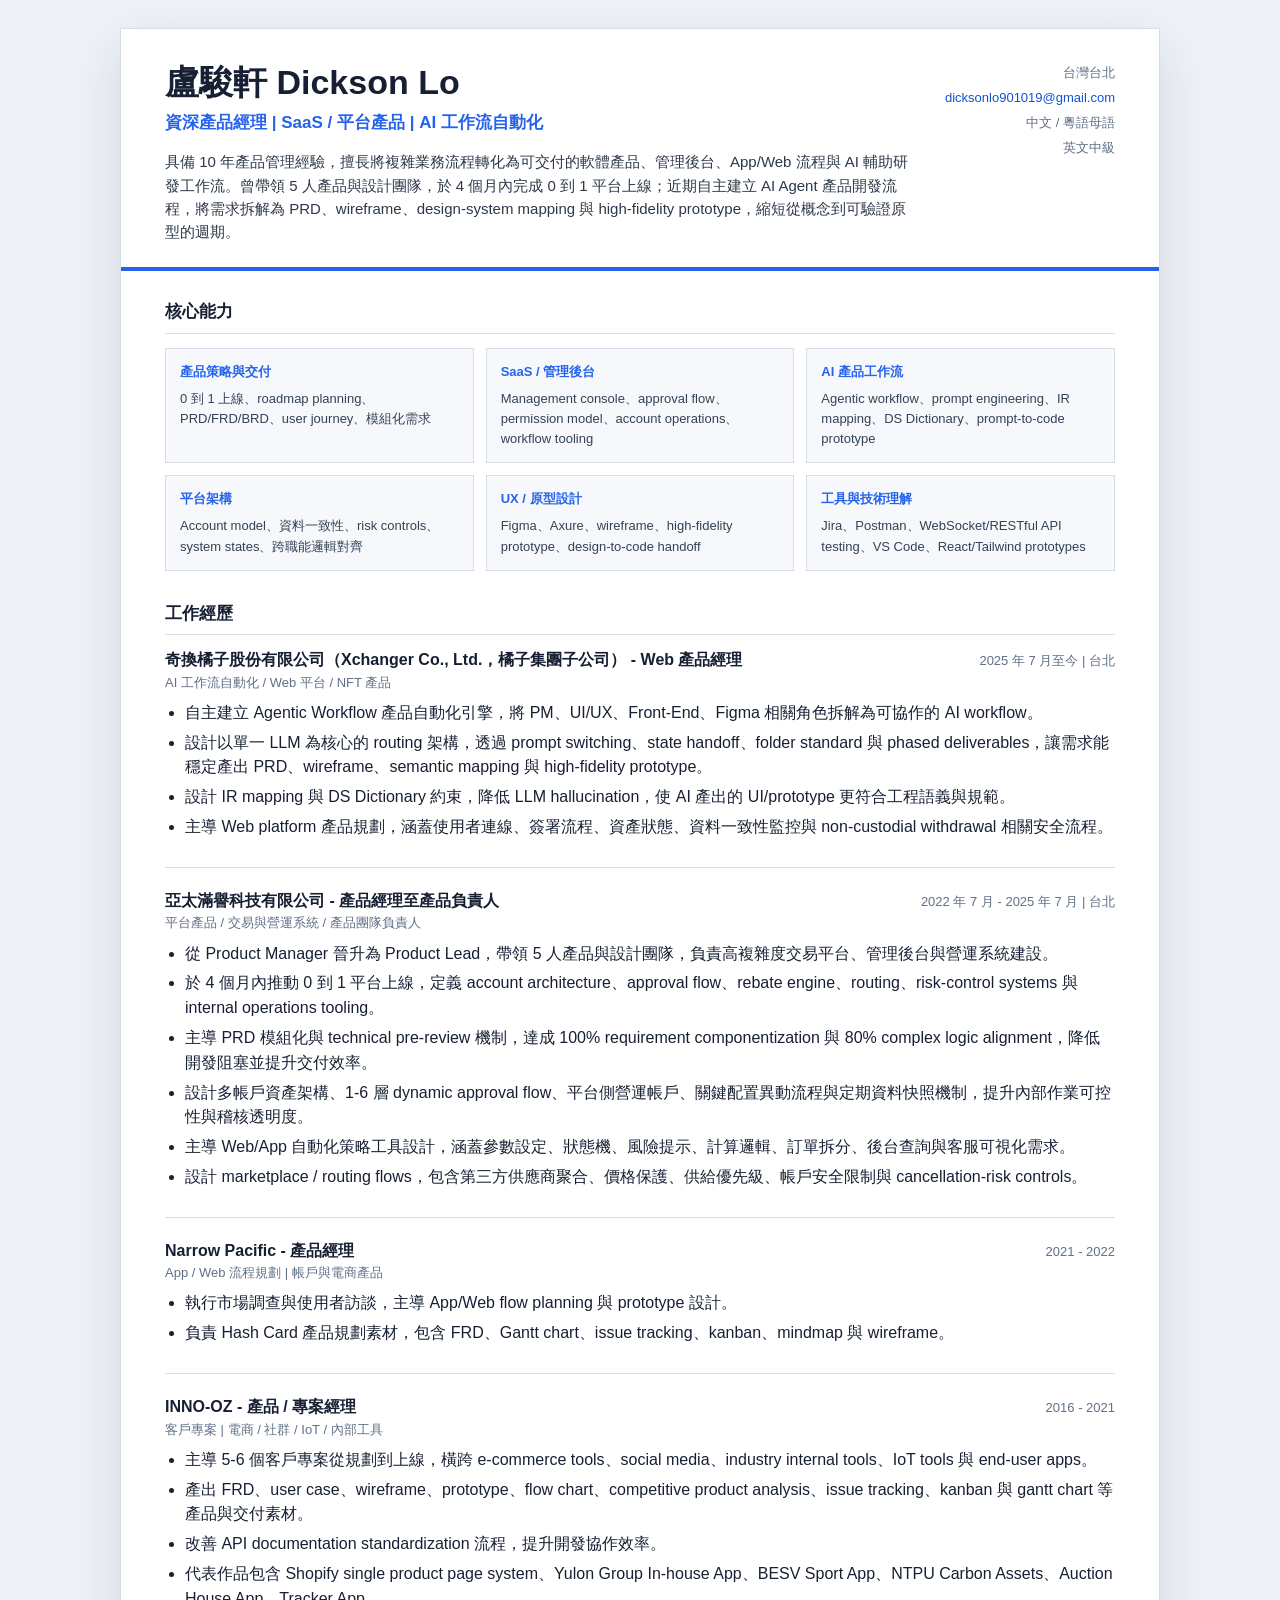
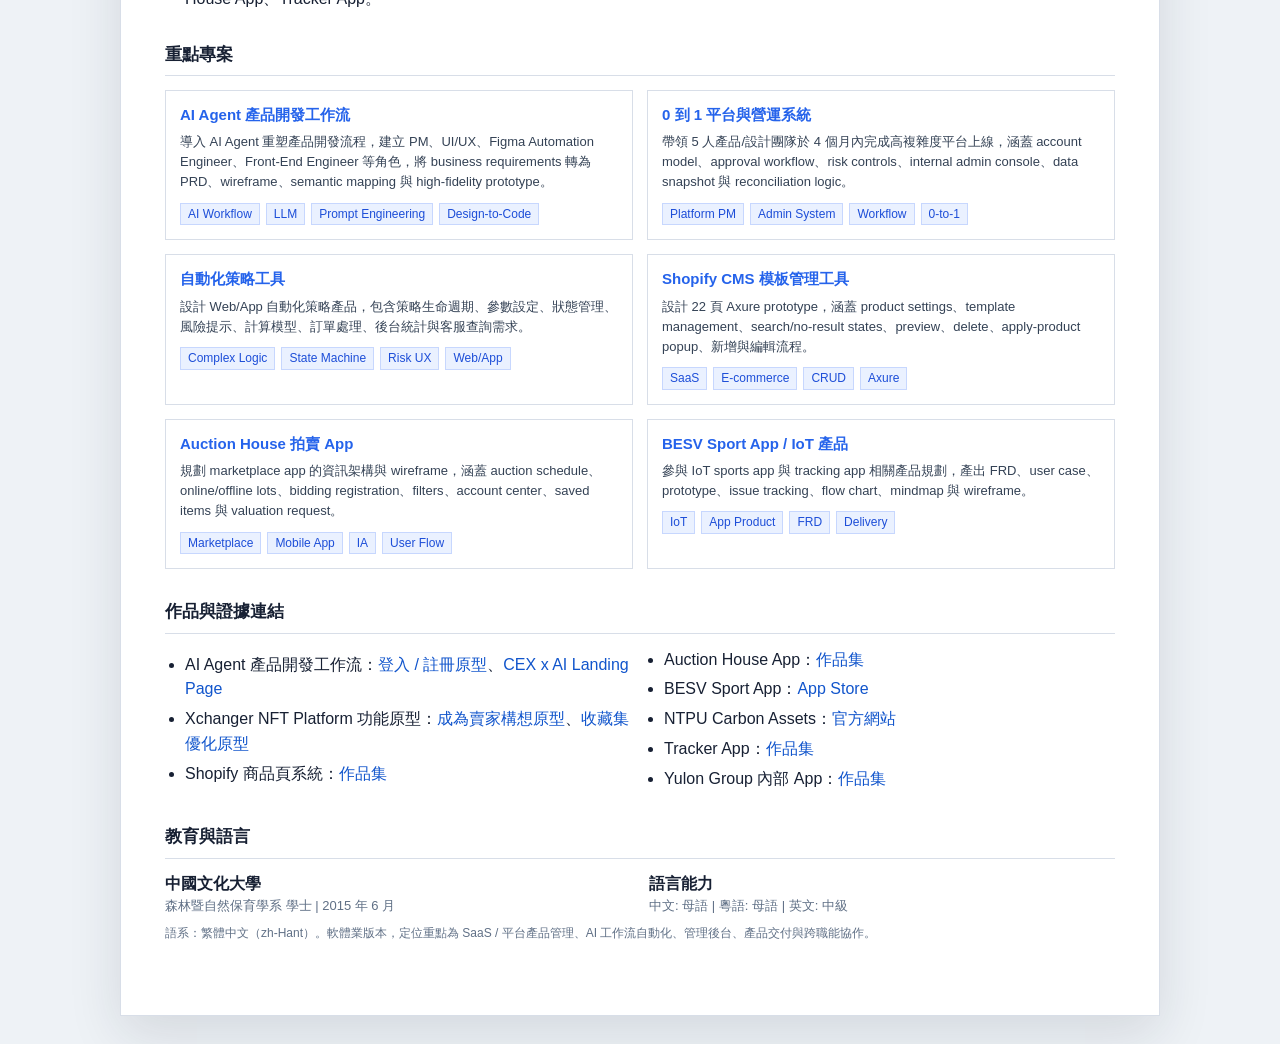
==== app/software-cv.html @ da90fba1 "Update portfolio prototype links" ====
<!doctype html>
<html lang="zh-Hant">
<head>
  <meta charset="utf-8">
  <meta name="viewport" content="width=device-width, initial-scale=1">
  <title>盧駿軒 Dickson Lo - 軟體產品履歷</title>
  <style>
    :root {
      --ink: #172033;
      --muted: #607086;
      --line: #d8dee8;
      --panel: #f6f8fb;
      --accent: #2563eb;
      --accent-soft: #eaf1ff;
      --link: #1155cc;
    }

    * { box-sizing: border-box; }

    body {
      margin: 0;
      background: #eef2f6;
      color: var(--ink);
      font-family: -apple-system, BlinkMacSystemFont, "Segoe UI", "Noto Sans TC", "PingFang TC", "Microsoft JhengHei", Arial, sans-serif;
      line-height: 1.55;
    }

    a { color: var(--link); text-decoration: none; }
    a:hover { text-decoration: underline; }

    .page {
      width: min(1040px, calc(100% - 32px));
      margin: 28px auto;
      background: #fff;
      border: 1px solid var(--line);
      box-shadow: 0 18px 50px rgba(22, 34, 51, 0.12);
    }

    header {
      padding: 34px 44px 24px;
      border-bottom: 4px solid var(--accent);
      display: grid;
      grid-template-columns: 1fr auto;
      gap: 24px;
      align-items: start;
    }

    h1 { margin: 0; font-size: 34px; letter-spacing: 0; line-height: 1.15; }

    .headline {
      margin-top: 8px;
      color: var(--accent);
      font-size: 17px;
      font-weight: 700;
    }

    .summary {
      margin: 14px 0 0;
      max-width: 780px;
      color: #2d3949;
      font-size: 15px;
    }

    .contact {
      text-align: right;
      color: var(--muted);
      font-size: 13px;
      white-space: nowrap;
    }

    .contact div { margin-bottom: 5px; }
    main { padding: 28px 44px 42px; }
    section { margin: 0 0 30px; }

    h2 {
      margin: 0 0 14px;
      padding-bottom: 7px;
      border-bottom: 1px solid var(--line);
      font-size: 17px;
      letter-spacing: 0;
    }

    h3 { margin: 0; font-size: 16px; line-height: 1.35; }

    .meta {
      color: var(--muted);
      font-size: 13px;
      margin-top: 2px;
    }

    .skills {
      display: grid;
      grid-template-columns: repeat(3, 1fr);
      gap: 12px;
    }

    .skill-group {
      background: var(--panel);
      border: 1px solid var(--line);
      padding: 13px 14px;
    }

    .skill-group strong {
      display: block;
      margin-bottom: 7px;
      font-size: 13px;
      color: var(--accent);
    }

    .skill-group span {
      display: block;
      color: #344255;
      font-size: 13px;
    }

    .role {
      padding: 0 0 22px;
      margin-bottom: 22px;
      border-bottom: 1px solid var(--line);
    }

    .role:last-child { border-bottom: 0; margin-bottom: 0; padding-bottom: 0; }

    .role-head {
      display: grid;
      grid-template-columns: 1fr auto;
      gap: 16px;
      align-items: start;
      margin-bottom: 8px;
    }

    ul { margin: 8px 0 0 20px; padding: 0; }
    li { margin: 5px 0; }

    .project-list {
      display: grid;
      grid-template-columns: 1fr 1fr;
      gap: 14px;
    }

    .project {
      border: 1px solid var(--line);
      background: #fff;
      padding: 14px;
    }

    .project h3 { color: var(--accent); font-size: 15px; }

    .project p {
      margin: 7px 0 0;
      color: #344255;
      font-size: 13px;
    }

    .tags {
      margin-top: 10px;
      display: flex;
      flex-wrap: wrap;
      gap: 6px;
    }

    .tag {
      background: var(--accent-soft);
      color: #1d4ed8;
      border: 1px solid #c7d7fe;
      padding: 2px 7px;
      font-size: 12px;
      line-height: 1.4;
    }

    .grid {
      display: grid;
      grid-template-columns: 1fr 1fr;
      gap: 18px;
    }

    .compact-list {
      columns: 2;
      column-gap: 28px;
      margin-top: 6px;
    }

    .note { color: var(--muted); font-size: 12px; margin-top: 8px; }

    @media (max-width: 760px) {
      .page { width: 100%; margin: 0; border: 0; box-shadow: none; }
      header, main { padding-left: 22px; padding-right: 22px; }
      header, .role-head, .skills, .project-list, .grid { grid-template-columns: 1fr; }
      .contact { text-align: left; white-space: normal; }
      .compact-list { columns: 1; }
    }

    @media print {
      body { background: #fff; }
      .page { width: 100%; margin: 0; border: 0; box-shadow: none; }
      header { padding-top: 18px; }
      main { padding-bottom: 18px; }
      section, .role, .project { break-inside: avoid; }
      a { color: inherit; }
    }
  </style>
</head>
<body>
  <article class="page">
    <header>
      <div>
        <h1>盧駿軒 Dickson Lo</h1>
        <div class="headline">資深產品經理 | SaaS / 平台產品 | AI 工作流自動化</div>
        <p class="summary">
          具備 10 年產品管理經驗，擅長將複雜業務流程轉化為可交付的軟體產品、管理後台、App/Web 流程與 AI 輔助研發工作流。曾帶領 5 人產品與設計團隊，於 4 個月內完成 0 到 1 平台上線；近期自主建立 AI Agent 產品開發流程，將需求拆解為 PRD、wireframe、design-system mapping 與 high-fidelity prototype，縮短從概念到可驗證原型的週期。
        </p>
      </div>
      <div class="contact">
        <div>台灣台北</div>
        <div><a href="mailto:dicksonlo901019@gmail.com">dicksonlo901019@gmail.com</a></div>
        <div>中文 / 粵語母語</div>
        <div>英文中級</div>
      </div>
    </header>

    <main>
      <section>
        <h2>核心能力</h2>
        <div class="skills">
          <div class="skill-group">
            <strong>產品策略與交付</strong>
            <span>0 到 1 上線、roadmap planning、PRD/FRD/BRD、user journey、模組化需求</span>
          </div>
          <div class="skill-group">
            <strong>SaaS / 管理後台</strong>
            <span>Management console、approval flow、permission model、account operations、workflow tooling</span>
          </div>
          <div class="skill-group">
            <strong>AI 產品工作流</strong>
            <span>Agentic workflow、prompt engineering、IR mapping、DS Dictionary、prompt-to-code prototype</span>
          </div>
          <div class="skill-group">
            <strong>平台架構</strong>
            <span>Account model、資料一致性、risk controls、system states、跨職能邏輯對齊</span>
          </div>
          <div class="skill-group">
            <strong>UX / 原型設計</strong>
            <span>Figma、Axure、wireframe、high-fidelity prototype、design-to-code handoff</span>
          </div>
          <div class="skill-group">
            <strong>工具與技術理解</strong>
            <span>Jira、Postman、WebSocket/RESTful API testing、VS Code、React/Tailwind prototypes</span>
          </div>
        </div>
      </section>

      <section>
        <h2>工作經歷</h2>

        <div class="role">
          <div class="role-head">
            <div>
              <h3>奇換橘子股份有限公司（Xchanger Co., Ltd.，橘子集團子公司） - Web 產品經理</h3>
              <div class="meta">AI 工作流自動化 / Web 平台 / NFT 產品</div>
            </div>
            <div class="meta">2025 年 7 月至今 | 台北</div>
          </div>
          <ul>
            <li>自主建立 Agentic Workflow 產品自動化引擎，將 PM、UI/UX、Front-End、Figma 相關角色拆解為可協作的 AI workflow。</li>
            <li>設計以單一 LLM 為核心的 routing 架構，透過 prompt switching、state handoff、folder standard 與 phased deliverables，讓需求能穩定產出 PRD、wireframe、semantic mapping 與 high-fidelity prototype。</li>
            <li>設計 IR mapping 與 DS Dictionary 約束，降低 LLM hallucination，使 AI 產出的 UI/prototype 更符合工程語義與規範。</li>
            <li>主導 Web platform 產品規劃，涵蓋使用者連線、簽署流程、資產狀態、資料一致性監控與 non-custodial withdrawal 相關安全流程。</li>
          </ul>
        </div>

        <div class="role">
          <div class="role-head">
            <div>
              <h3>亞太滿譽科技有限公司 - 產品經理至產品負責人</h3>
              <div class="meta">平台產品 / 交易與營運系統 / 產品團隊負責人</div>
            </div>
            <div class="meta">2022 年 7 月 - 2025 年 7 月 | 台北</div>
          </div>
          <ul>
            <li>從 Product Manager 晉升為 Product Lead，帶領 5 人產品與設計團隊，負責高複雜度交易平台、管理後台與營運系統建設。</li>
            <li>於 4 個月內推動 0 到 1 平台上線，定義 account architecture、approval flow、rebate engine、routing、risk-control systems 與 internal operations tooling。</li>
            <li>主導 PRD 模組化與 technical pre-review 機制，達成 100% requirement componentization 與 80% complex logic alignment，降低開發阻塞並提升交付效率。</li>
            <li>設計多帳戶資產架構、1-6 層 dynamic approval flow、平台側營運帳戶、關鍵配置異動流程與定期資料快照機制，提升內部作業可控性與稽核透明度。</li>
            <li>主導 Web/App 自動化策略工具設計，涵蓋參數設定、狀態機、風險提示、計算邏輯、訂單拆分、後台查詢與客服可視化需求。</li>
            <li>設計 marketplace / routing flows，包含第三方供應商聚合、價格保護、供給優先級、帳戶安全限制與 cancellation-risk controls。</li>
          </ul>
        </div>

        <div class="role">
          <div class="role-head">
            <div>
              <h3>Narrow Pacific - 產品經理</h3>
              <div class="meta">App / Web 流程規劃 | 帳戶與電商產品</div>
            </div>
            <div class="meta">2021 - 2022</div>
          </div>
          <ul>
            <li>執行市場調查與使用者訪談，主導 App/Web flow planning 與 prototype 設計。</li>
            <li>負責 Hash Card 產品規劃素材，包含 FRD、Gantt chart、issue tracking、kanban、mindmap 與 wireframe。</li>
          </ul>
        </div>

        <div class="role">
          <div class="role-head">
            <div>
              <h3>INNO-OZ - 產品 / 專案經理</h3>
              <div class="meta">客戶專案 | 電商 / 社群 / IoT / 內部工具</div>
            </div>
            <div class="meta">2016 - 2021</div>
          </div>
          <ul>
            <li>主導 5-6 個客戶專案從規劃到上線，橫跨 e-commerce tools、social media、industry internal tools、IoT tools 與 end-user apps。</li>
            <li>產出 FRD、user case、wireframe、prototype、flow chart、competitive product analysis、issue tracking、kanban 與 gantt chart 等產品與交付素材。</li>
            <li>改善 API documentation standardization 流程，提升開發協作效率。</li>
            <li>代表作品包含 Shopify single product page system、Yulon Group In-house App、BESV Sport App、NTPU Carbon Assets、Auction House App、Tracker App。</li>
          </ul>
        </div>
      </section>

      <section>
        <h2>重點專案</h2>
        <div class="project-list">
          <div class="project">
            <h3>AI Agent 產品開發工作流</h3>
            <p>導入 AI Agent 重塑產品開發流程，建立 PM、UI/UX、Figma Automation Engineer、Front-End Engineer 等角色，將 business requirements 轉為 PRD、wireframe、semantic mapping 與 high-fidelity prototype。</p>
            <div class="tags">
              <span class="tag">AI Workflow</span><span class="tag">LLM</span><span class="tag">Prompt Engineering</span><span class="tag">Design-to-Code</span>
            </div>
          </div>

          <div class="project">
            <h3>0 到 1 平台與營運系統</h3>
            <p>帶領 5 人產品/設計團隊於 4 個月內完成高複雜度平台上線，涵蓋 account model、approval workflow、risk controls、internal admin console、data snapshot 與 reconciliation logic。</p>
            <div class="tags">
              <span class="tag">Platform PM</span><span class="tag">Admin System</span><span class="tag">Workflow</span><span class="tag">0-to-1</span>
            </div>
          </div>

          <div class="project">
            <h3>自動化策略工具</h3>
            <p>設計 Web/App 自動化策略產品，包含策略生命週期、參數設定、狀態管理、風險提示、計算模型、訂單處理、後台統計與客服查詢需求。</p>
            <div class="tags">
              <span class="tag">Complex Logic</span><span class="tag">State Machine</span><span class="tag">Risk UX</span><span class="tag">Web/App</span>
            </div>
          </div>

          <div class="project">
            <h3>Shopify CMS 模板管理工具</h3>
            <p>設計 22 頁 Axure prototype，涵蓋 product settings、template management、search/no-result states、preview、delete、apply-product popup、新增與編輯流程。</p>
            <div class="tags">
              <span class="tag">SaaS</span><span class="tag">E-commerce</span><span class="tag">CRUD</span><span class="tag">Axure</span>
            </div>
          </div>

          <div class="project">
            <h3>Auction House 拍賣 App</h3>
            <p>規劃 marketplace app 的資訊架構與 wireframe，涵蓋 auction schedule、online/offline lots、bidding registration、filters、account center、saved items 與 valuation request。</p>
            <div class="tags">
              <span class="tag">Marketplace</span><span class="tag">Mobile App</span><span class="tag">IA</span><span class="tag">User Flow</span>
            </div>
          </div>

          <div class="project">
            <h3>BESV Sport App / IoT 產品</h3>
            <p>參與 IoT sports app 與 tracking app 相關產品規劃，產出 FRD、user case、prototype、issue tracking、flow chart、mindmap 與 wireframe。</p>
            <div class="tags">
              <span class="tag">IoT</span><span class="tag">App Product</span><span class="tag">FRD</span><span class="tag">Delivery</span>
            </div>
          </div>
        </div>
      </section>

      <section>
        <h2>作品與證據連結</h2>
        <ul class="compact-list">
          <li>AI Agent 產品開發工作流：<a href="https://dickson-login-registration.dicksonlo901019.chatgpt.site">登入 / 註冊原型</a>、<a href="https://app.notion.com/signed/attachment%3Aad74e6dc-da1c-404e-81a6-f3b924fbcdb2%3ACEXxAIxLandingPage.html?table=block&amp;id=3647b3c5-8f8f-80f4-b338-cadc86a4d387&amp;spaceId=01c7adb0-0ae5-4322-931e-69241a37dffc&amp;userId=16a9f09c-36a2-4926-ba9e-8caad1ab567f&amp;cache=v2&amp;imgBuildSrc=getSignedFileProxyUrl">CEX x AI Landing Page</a></li>
          <li>Xchanger NFT Platform 功能原型：<a href="https://dickson-become-seller-prototype.dicksonlo901019.chatgpt.site">成為賣家構想原型</a>、<a href="https://dickson-collection-optimization.dicksonlo901019.chatgpt.site">收藏集優化原型</a></li>
          <li>Shopify 商品頁系統：<a href="https://app.notion.com/p/Design-single-product-page-system-for-Shopify-001a0256dc8a46b18fb0d5728ec2153d?pvs=21">作品集</a></li>
          <li>Auction House App：<a href="https://app.notion.com/p/Auction-House-App-5855c761845c48df9f3c4eb5450dfef1?pvs=21">作品集</a></li>
          <li>BESV Sport App：<a href="https://apps.apple.com/tw/app/besv-sport-app/id1260486200">App Store</a></li>
          <li>NTPU Carbon Assets：<a href="https://sites.google.com/gm.ntpu.edu.tw/talag/%E8%B2%A0%E7%A2%B3%E5%95%86%E5%93%81%E5%B0%88%E5%8D%80/my-carbon-asset-%E7%9A%84%E8%A4%87%E6%9C%AC">官方網站</a></li>
          <li>Tracker App：<a href="https://app.notion.com/p/Tracker-App-22c236c034074c1f844bb92a68661662?pvs=21">作品集</a></li>
          <li>Yulon Group 內部 App：<a href="https://app.notion.com/p/Yulon-Group-In-house-App-5cb7d564c0684fb48a2d1cf78c7f7ac5?pvs=21">作品集</a></li>
        </ul>
      </section>

      <section>
        <h2>教育與語言</h2>
        <div class="grid">
          <div>
            <h3>中國文化大學</h3>
            <div class="meta">森林暨自然保育學系 學士 | 2015 年 6 月</div>
          </div>
          <div>
            <h3>語言能力</h3>
            <div class="meta">中文: 母語 | 粵語: 母語 | 英文: 中級</div>
          </div>
        </div>
        <p class="note">語系：繁體中文（zh-Hant）。軟體業版本，定位重點為 SaaS / 平台產品管理、AI 工作流自動化、管理後台、產品交付與跨職能協作。</p>
      </section>
    </main>
  </article>
</body>
</html>
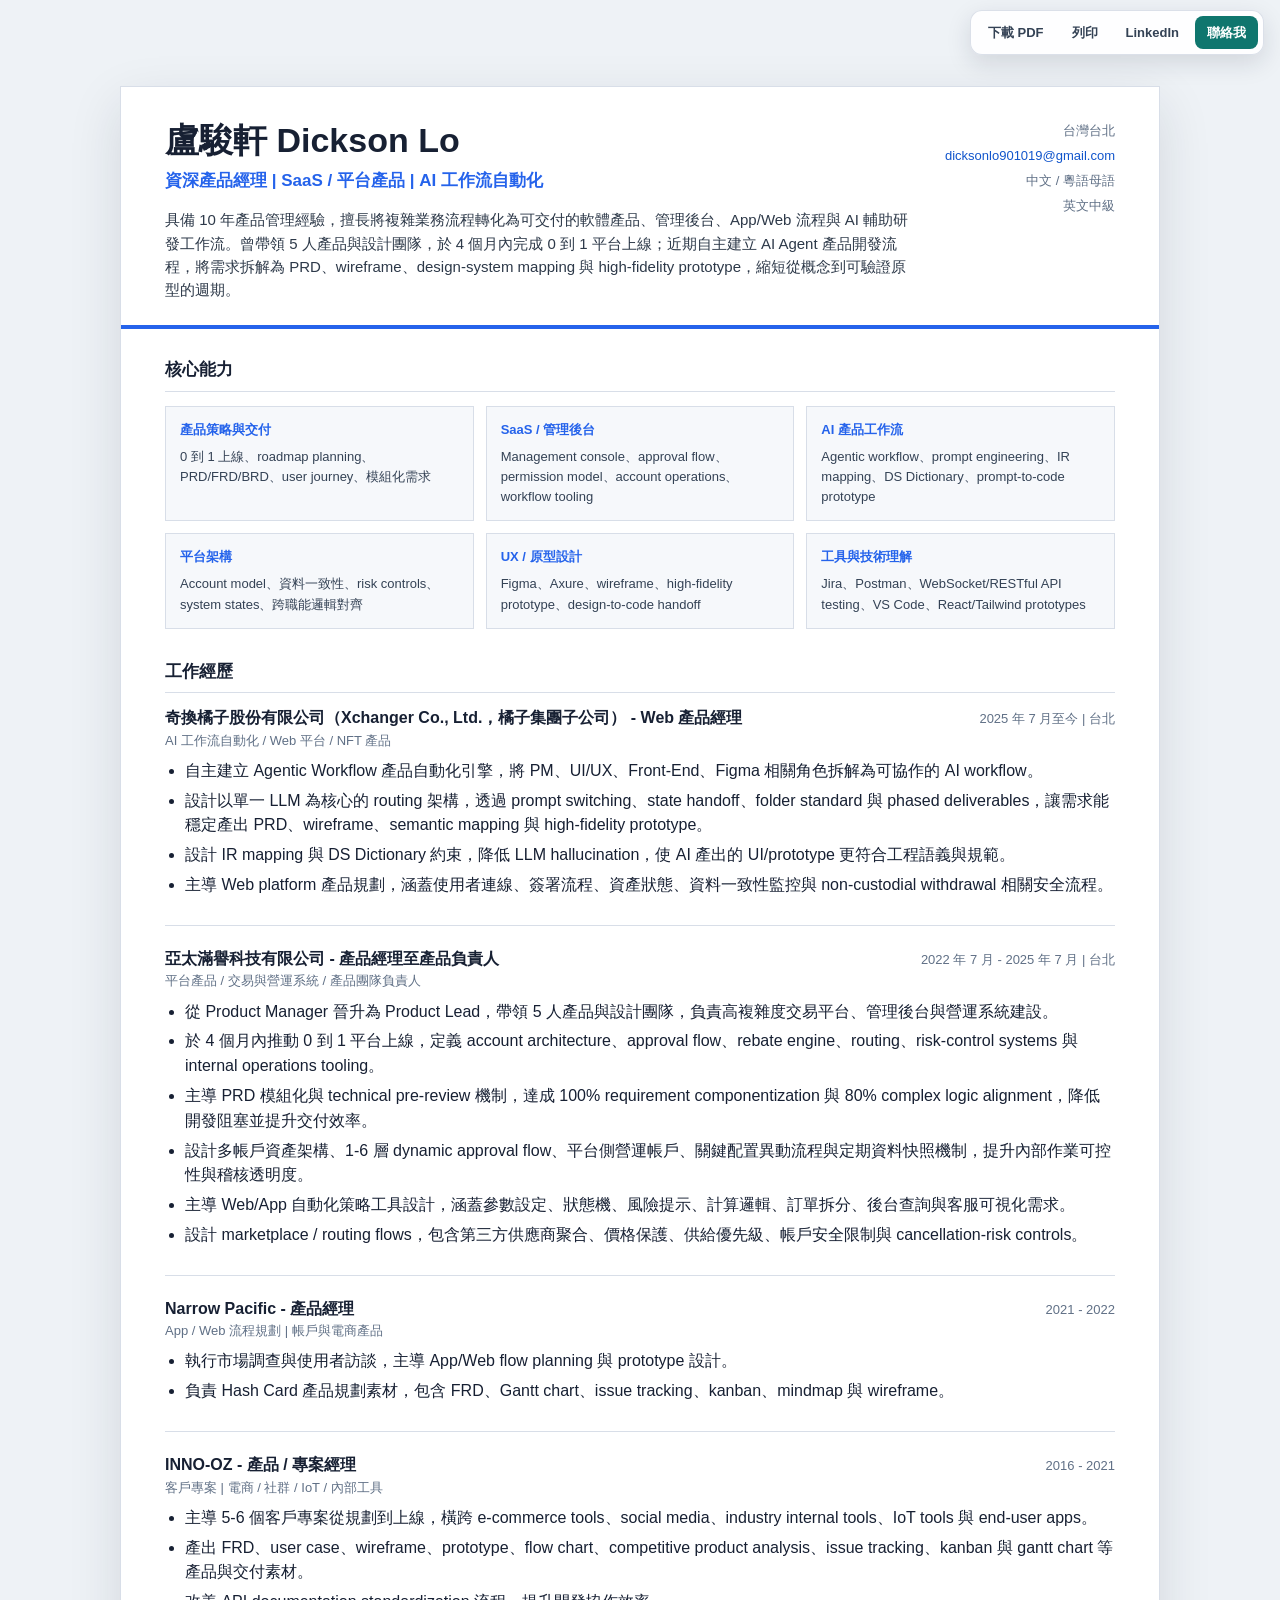
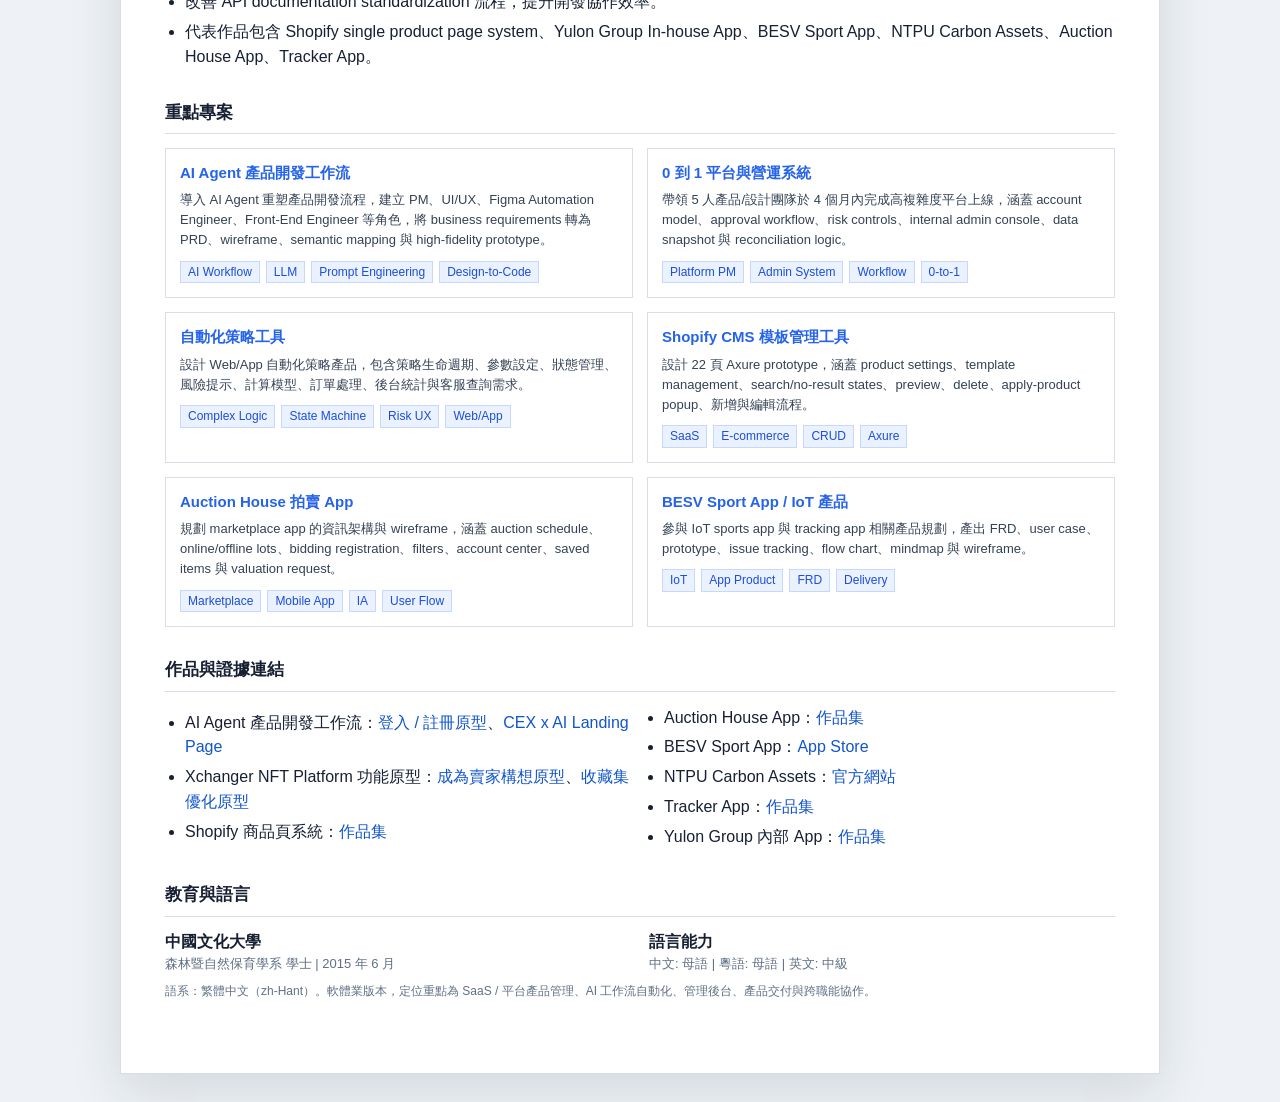
==== commit 072ae5fa: "Add GitHub Pages release workflow" ====
--- a/app/software-cv.html
+++ b/app/software-cv.html
@@ -19,6 +19,7 @@
 
     body {
       margin: 0;
+      padding-top: 58px;
       background: #eef2f6;
       color: var(--ink);
       font-family: -apple-system, BlinkMacSystemFont, "Segoe UI", "Noto Sans TC", "PingFang TC", "Microsoft JhengHei", Arial, sans-serif;
@@ -182,16 +183,54 @@
 
     .note { color: var(--muted); font-size: 12px; margin-top: 8px; }
 
+    .cv-actions {
+      position: fixed;
+      z-index: 20;
+      top: 10px;
+      right: 16px;
+      display: flex;
+      align-items: center;
+      gap: 4px;
+      padding: 5px;
+      border: 1px solid rgba(216, 222, 232, 0.92);
+      border-radius: 12px;
+      background: rgba(255, 255, 255, 0.92);
+      box-shadow: 0 8px 24px rgba(22, 34, 51, 0.13);
+      backdrop-filter: blur(12px);
+    }
+
+    .cv-actions a,
+    .cv-actions button {
+      appearance: none;
+      border: 0;
+      border-radius: 8px;
+      background: transparent;
+      color: #344255;
+      cursor: pointer;
+      font: 600 13px/1 -apple-system, BlinkMacSystemFont, "Segoe UI", "Noto Sans TC", sans-serif;
+      padding: 10px 12px;
+      text-decoration: none;
+    }
+
+    .cv-actions a:hover,
+    .cv-actions button:hover { background: #eef2f6; text-decoration: none; }
+    .cv-actions .cv-actions__primary { background: #0f766e; color: #fff; }
+    .cv-actions .cv-actions__primary:hover { background: #0c5f59; }
+
     @media (max-width: 760px) {
+      body { padding-top: 54px; }
       .page { width: 100%; margin: 0; border: 0; box-shadow: none; }
       header, main { padding-left: 22px; padding-right: 22px; }
       header, .role-head, .skills, .project-list, .grid { grid-template-columns: 1fr; }
       .contact { text-align: left; white-space: normal; }
       .compact-list { columns: 1; }
+      .cv-actions { top: 6px; right: 6px; left: 6px; justify-content: center; }
+      .cv-actions a, .cv-actions button { padding: 9px 8px; font-size: 12px; }
     }
 
     @media print {
-      body { background: #fff; }
+      body { background: #fff; padding-top: 0; }
+      .cv-actions { display: none; }
       .page { width: 100%; margin: 0; border: 0; box-shadow: none; }
       header { padding-top: 18px; }
       main { padding-bottom: 18px; }
@@ -201,6 +240,12 @@
   </style>
 </head>
 <body>
+  <nav class="cv-actions" aria-label="履歷操作">
+    <a href="./dickson-lo-software-cv.pdf" download>下載 PDF</a>
+    <button type="button" onclick="window.print()">列印</button>
+    <a href="https://www.linkedin.com/in/lo-chun-hin-dickson-094180141/" target="_blank" rel="noopener noreferrer">LinkedIn</a>
+    <a class="cv-actions__primary" href="mailto:dicksonlo901019@gmail.com">聯絡我</a>
+  </nav>
   <article class="page">
     <header>
       <div>
@@ -373,14 +418,14 @@
       <section>
         <h2>作品與證據連結</h2>
         <ul class="compact-list">
-          <li>AI Agent 產品開發工作流：<a href="https://dickson-login-registration.dicksonlo901019.chatgpt.site">登入 / 註冊原型</a>、<a href="https://app.notion.com/signed/attachment%3Aad74e6dc-da1c-404e-81a6-f3b924fbcdb2%3ACEXxAIxLandingPage.html?table=block&amp;id=3647b3c5-8f8f-80f4-b338-cadc86a4d387&amp;spaceId=01c7adb0-0ae5-4322-931e-69241a37dffc&amp;userId=16a9f09c-36a2-4926-ba9e-8caad1ab567f&amp;cache=v2&amp;imgBuildSrc=getSignedFileProxyUrl">CEX x AI Landing Page</a></li>
-          <li>Xchanger NFT Platform 功能原型：<a href="https://dickson-become-seller-prototype.dicksonlo901019.chatgpt.site">成為賣家構想原型</a>、<a href="https://dickson-collection-optimization.dicksonlo901019.chatgpt.site">收藏集優化原型</a></li>
-          <li>Shopify 商品頁系統：<a href="https://app.notion.com/p/Design-single-product-page-system-for-Shopify-001a0256dc8a46b18fb0d5728ec2153d?pvs=21">作品集</a></li>
-          <li>Auction House App：<a href="https://app.notion.com/p/Auction-House-App-5855c761845c48df9f3c4eb5450dfef1?pvs=21">作品集</a></li>
-          <li>BESV Sport App：<a href="https://apps.apple.com/tw/app/besv-sport-app/id1260486200">App Store</a></li>
-          <li>NTPU Carbon Assets：<a href="https://sites.google.com/gm.ntpu.edu.tw/talag/%E8%B2%A0%E7%A2%B3%E5%95%86%E5%93%81%E5%B0%88%E5%8D%80/my-carbon-asset-%E7%9A%84%E8%A4%87%E6%9C%AC">官方網站</a></li>
-          <li>Tracker App：<a href="https://app.notion.com/p/Tracker-App-22c236c034074c1f844bb92a68661662?pvs=21">作品集</a></li>
-          <li>Yulon Group 內部 App：<a href="https://app.notion.com/p/Yulon-Group-In-house-App-5cb7d564c0684fb48a2d1cf78c7f7ac5?pvs=21">作品集</a></li>
+          <li>AI Agent 產品開發工作流：<a href="https://dickson-login-registration.dicksonlo901019.chatgpt.site" target="_blank" rel="noopener noreferrer">登入 / 註冊原型</a>、<a href="https://dickson-cex-ai-landing-page.dicksonlo901019.chatgpt.site" target="_blank" rel="noopener noreferrer">CEX x AI Landing Page</a></li>
+          <li>Xchanger NFT Platform 功能原型：<a href="https://dickson-become-seller-prototype.dicksonlo901019.chatgpt.site" target="_blank" rel="noopener noreferrer">成為賣家構想原型</a>、<a href="https://dickson-collection-optimization.dicksonlo901019.chatgpt.site" target="_blank" rel="noopener noreferrer">收藏集優化原型</a></li>
+          <li>Shopify 商品頁系統：<a href="https://app.notion.com/p/Design-single-product-page-system-for-Shopify-001a0256dc8a46b18fb0d5728ec2153d?pvs=21" target="_blank" rel="noopener noreferrer">作品集</a></li>
+          <li>Auction House App：<a href="https://app.notion.com/p/Auction-House-App-5855c761845c48df9f3c4eb5450dfef1?pvs=21" target="_blank" rel="noopener noreferrer">作品集</a></li>
+          <li>BESV Sport App：<a href="https://apps.apple.com/tw/app/besv-sport-app/id1260486200" target="_blank" rel="noopener noreferrer">App Store</a></li>
+          <li>NTPU Carbon Assets：<a href="https://sites.google.com/gm.ntpu.edu.tw/talag/%E8%B2%A0%E7%A2%B3%E5%95%86%E5%93%81%E5%B0%88%E5%8D%80/my-carbon-asset-%E7%9A%84%E8%A4%87%E6%9C%AC" target="_blank" rel="noopener noreferrer">官方網站</a></li>
+          <li>Tracker App：<a href="https://app.notion.com/p/Tracker-App-22c236c034074c1f844bb92a68661662?pvs=21" target="_blank" rel="noopener noreferrer">作品集</a></li>
+          <li>Yulon Group 內部 App：<a href="https://app.notion.com/p/Yulon-Group-In-house-App-5cb7d564c0684fb48a2d1cf78c7f7ac5?pvs=21" target="_blank" rel="noopener noreferrer">作品集</a></li>
         </ul>
       </section>
 
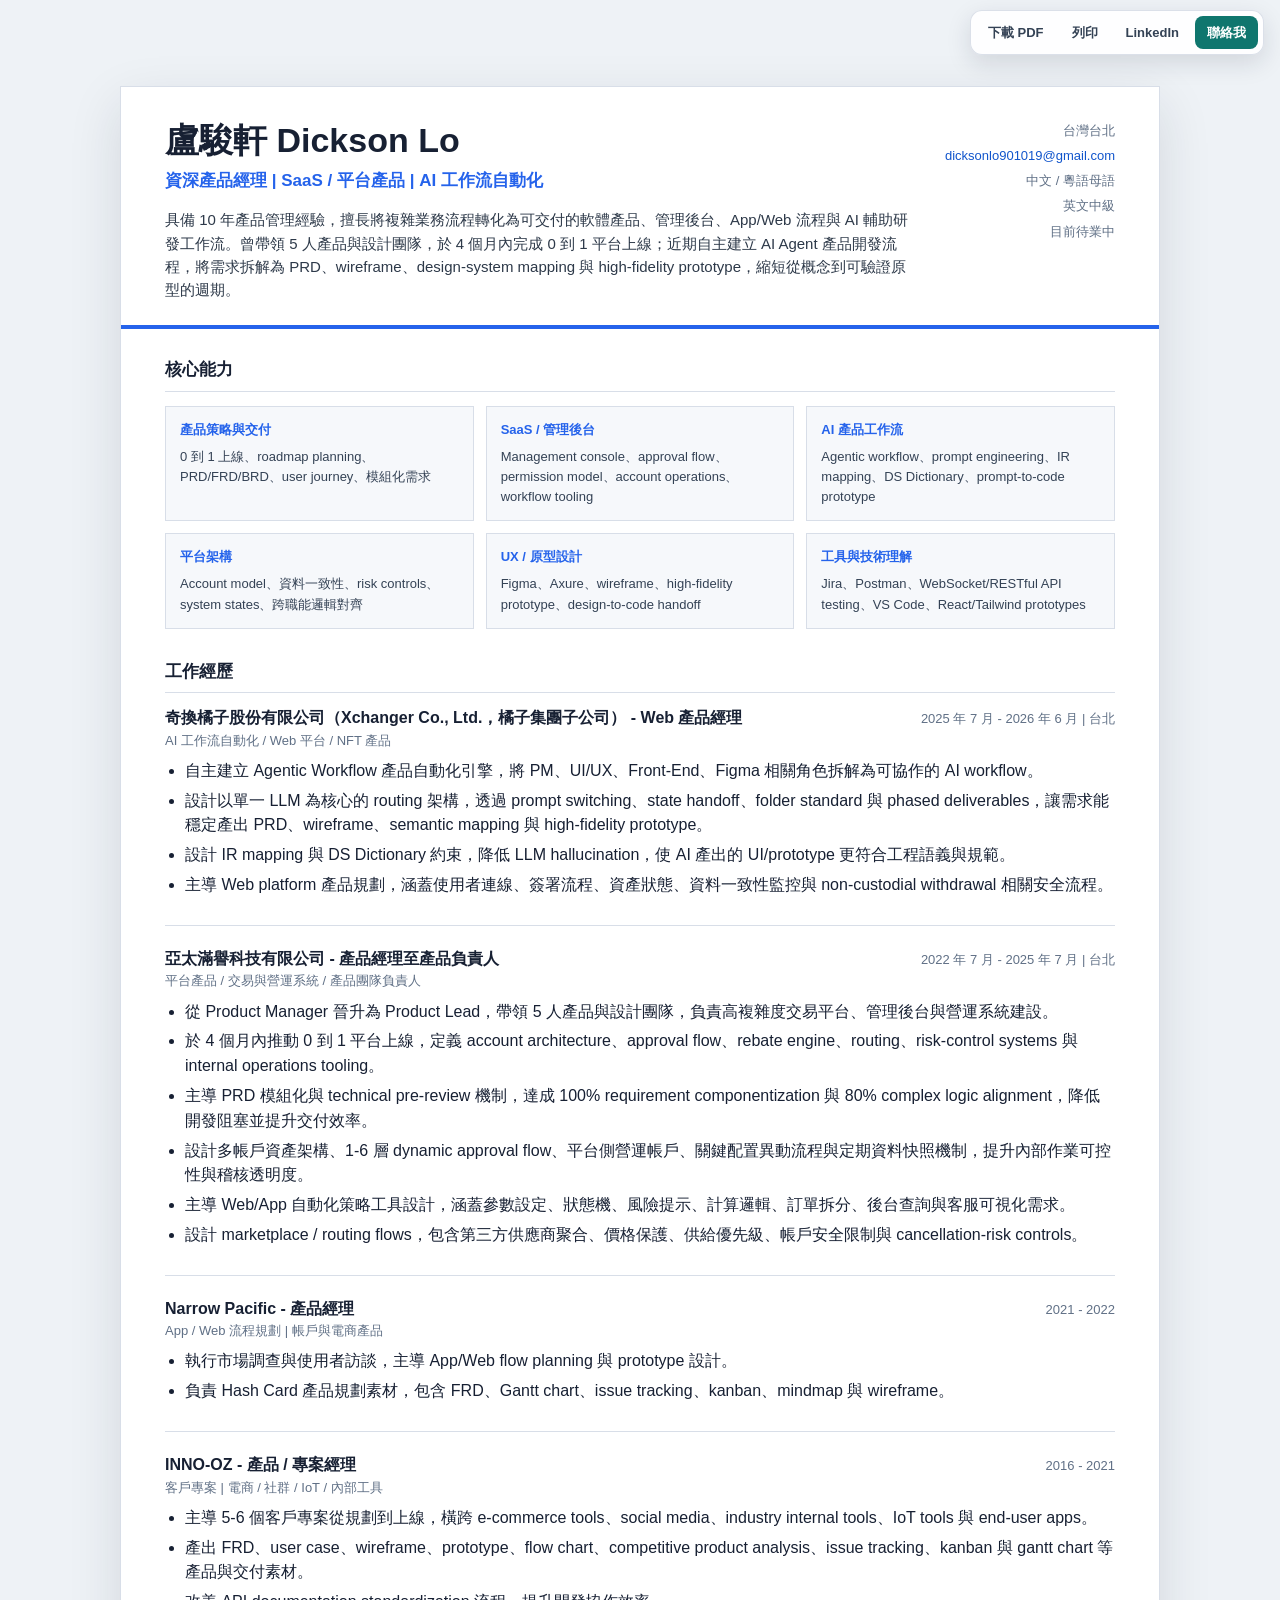
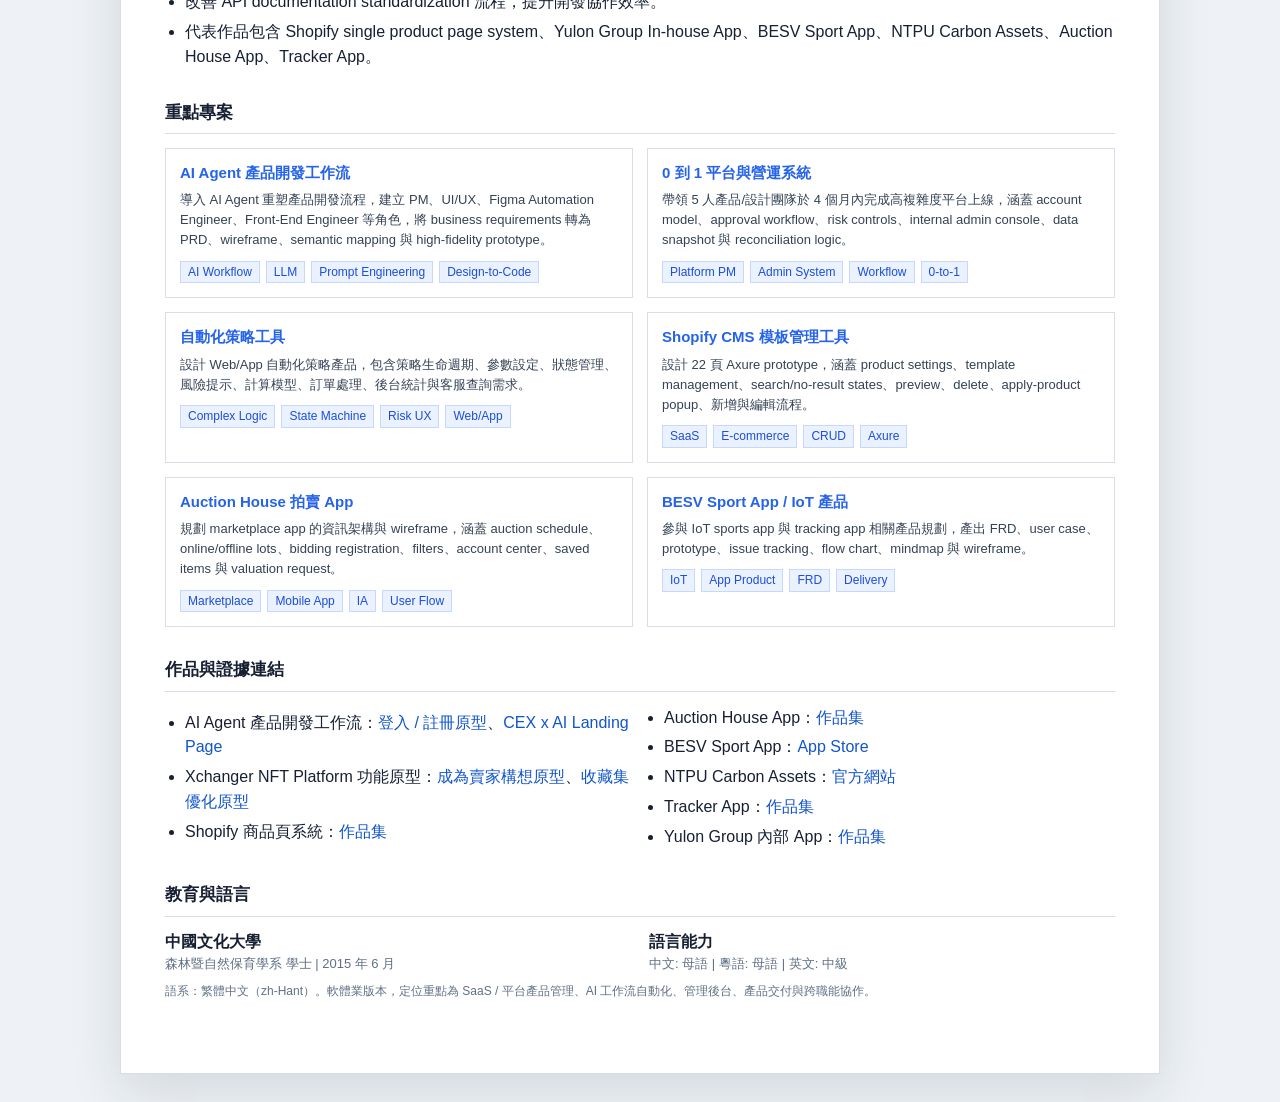
==== commit 0fd835d6: "Update CV status and PDF portfolio links" ====
--- a/app/software-cv.html
+++ b/app/software-cv.html
@@ -260,6 +260,7 @@
         <div><a href="mailto:dicksonlo901019@gmail.com">dicksonlo901019@gmail.com</a></div>
         <div>中文 / 粵語母語</div>
         <div>英文中級</div>
+        <div>目前待業中</div>
       </div>
     </header>
 
@@ -303,7 +304,7 @@
               <h3>奇換橘子股份有限公司（Xchanger Co., Ltd.，橘子集團子公司） - Web 產品經理</h3>
               <div class="meta">AI 工作流自動化 / Web 平台 / NFT 產品</div>
             </div>
-            <div class="meta">2025 年 7 月至今 | 台北</div>
+            <div class="meta">2025 年 7 月 - 2026 年 6 月 | 台北</div>
           </div>
           <ul>
             <li>自主建立 Agentic Workflow 產品自動化引擎，將 PM、UI/UX、Front-End、Figma 相關角色拆解為可協作的 AI workflow。</li>
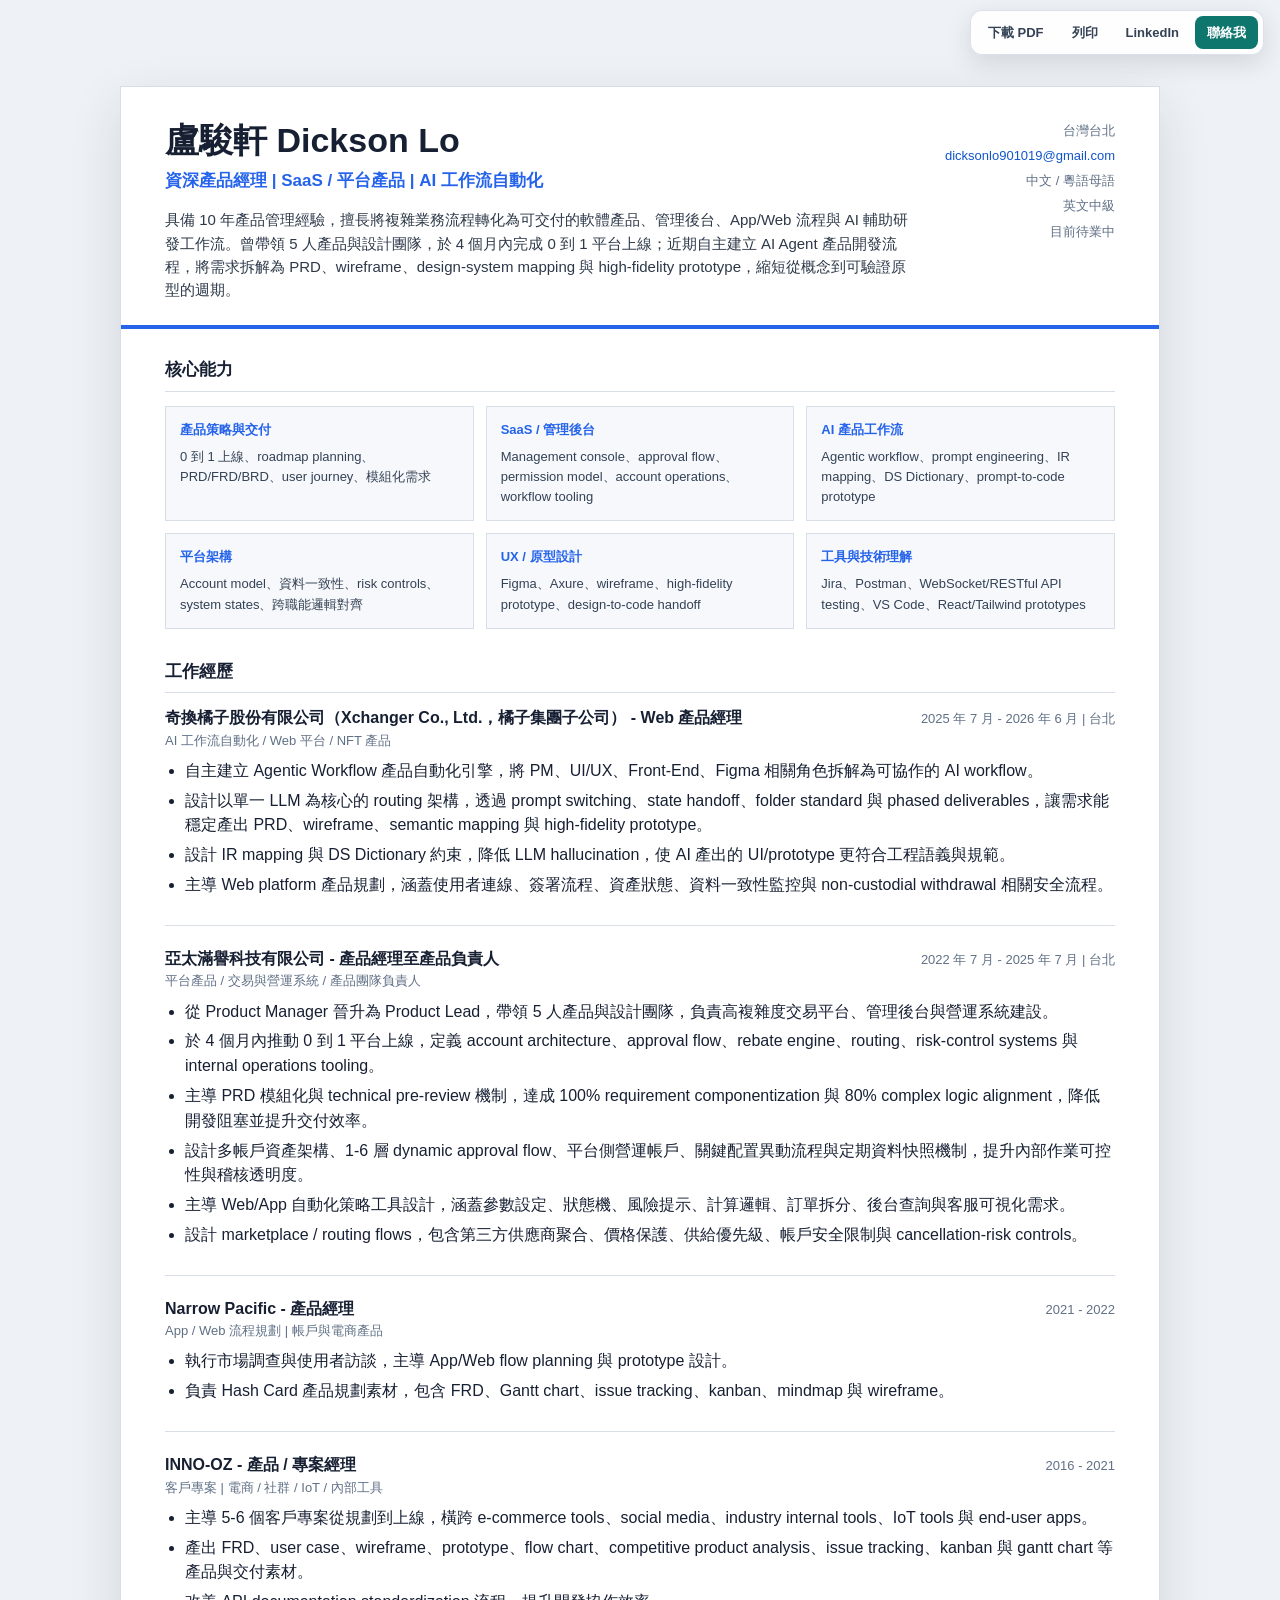
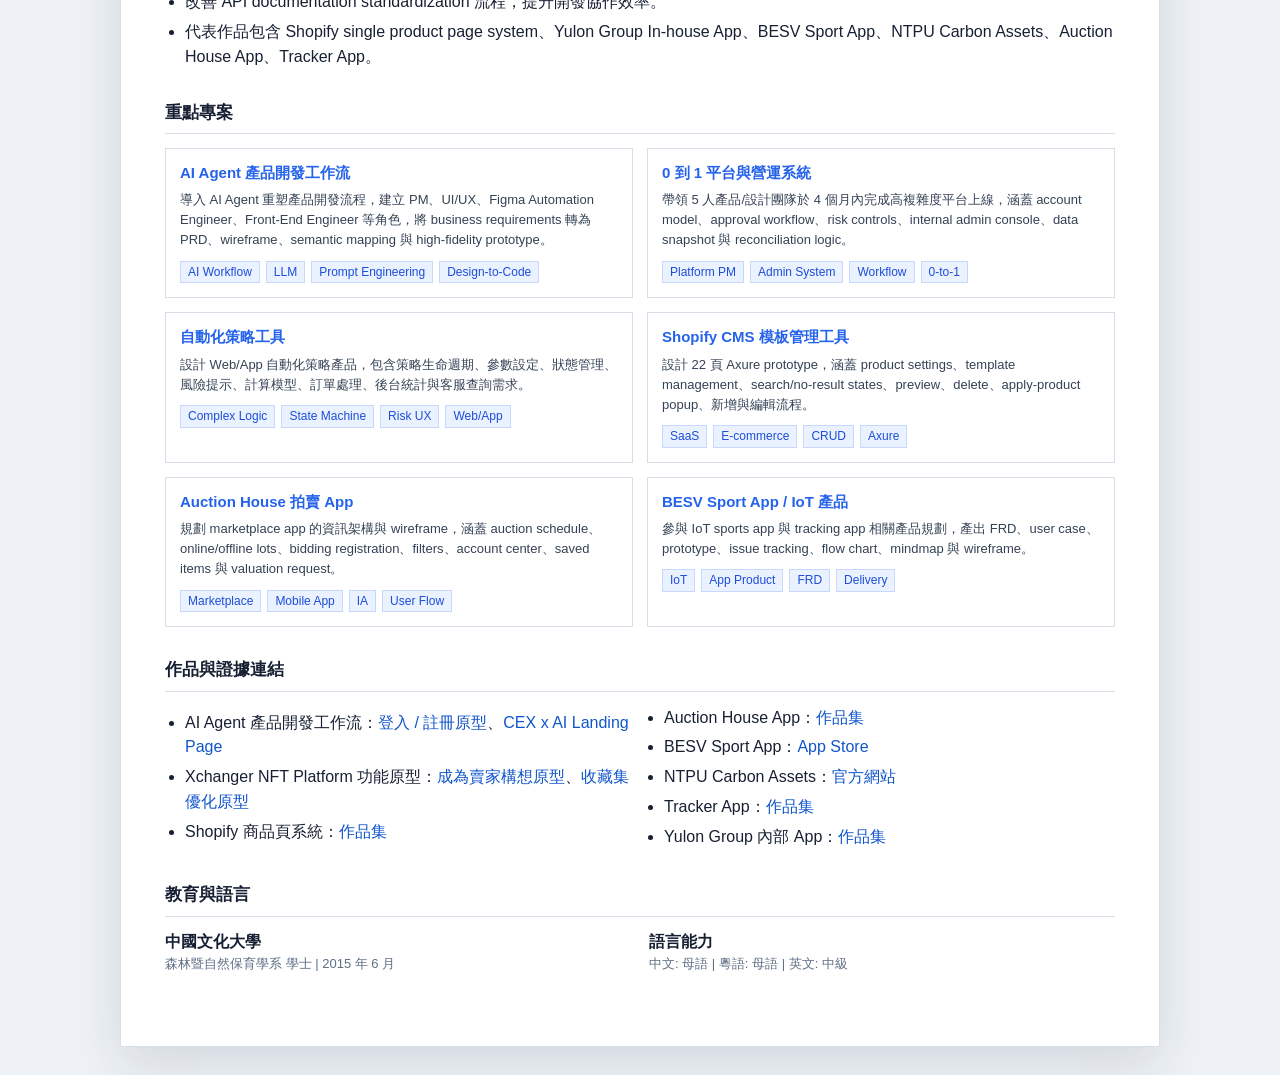
==== commit 28076df0: "Remove software CV version note" ====
--- a/app/software-cv.html
+++ b/app/software-cv.html
@@ -241,7 +241,7 @@
 </head>
 <body>
   <nav class="cv-actions" aria-label="履歷操作">
-    <a href="./dickson-lo-software-cv.pdf" download>下載 PDF</a>
+    <a href="./dickson-lo-software-cv.pdf?v=20260713-3" download="dickson-lo-software-cv.pdf">下載 PDF</a>
     <button type="button" onclick="window.print()">列印</button>
     <a href="https://www.linkedin.com/in/lo-chun-hin-dickson-094180141/" target="_blank" rel="noopener noreferrer">LinkedIn</a>
     <a class="cv-actions__primary" href="mailto:dicksonlo901019@gmail.com">聯絡我</a>
@@ -442,7 +442,6 @@
             <div class="meta">中文: 母語 | 粵語: 母語 | 英文: 中級</div>
           </div>
         </div>
-        <p class="note">語系：繁體中文（zh-Hant）。軟體業版本，定位重點為 SaaS / 平台產品管理、AI 工作流自動化、管理後台、產品交付與跨職能協作。</p>
       </section>
     </main>
   </article>
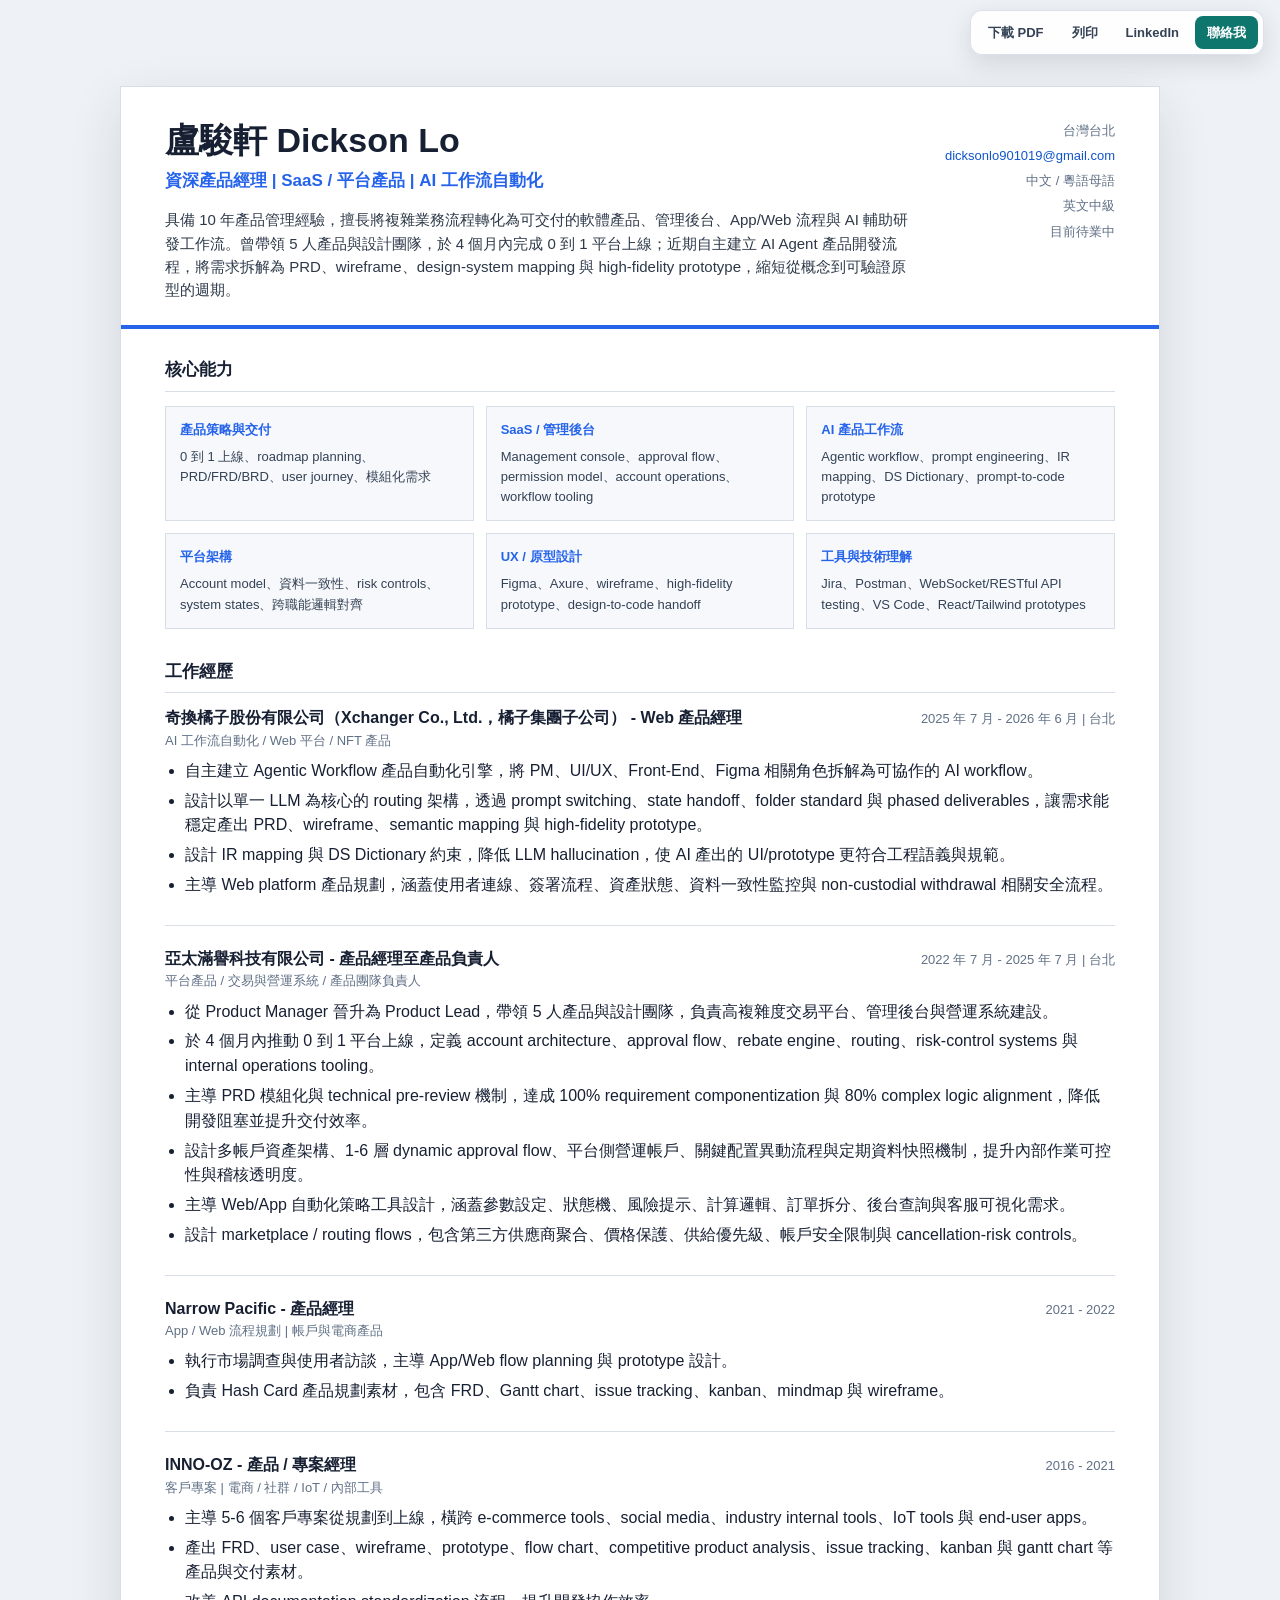
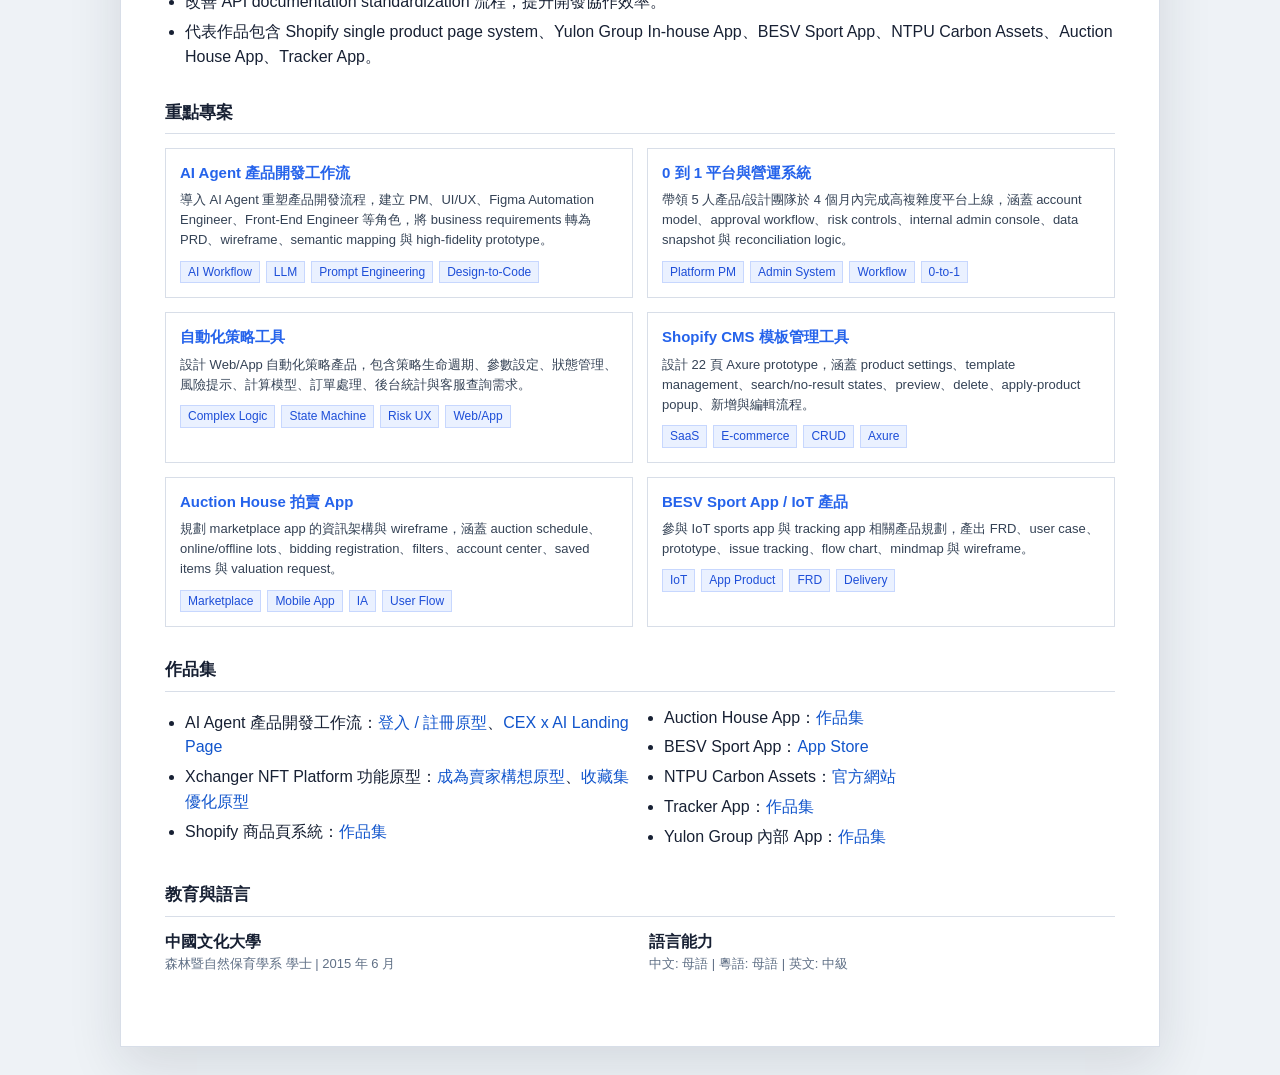
==== commit 4b2f6207: "Rename portfolio section" ====
--- a/app/software-cv.html
+++ b/app/software-cv.html
@@ -241,7 +241,7 @@
 </head>
 <body>
   <nav class="cv-actions" aria-label="履歷操作">
-    <a href="./dickson-lo-software-cv.pdf?v=20260713-3" download="dickson-lo-software-cv.pdf">下載 PDF</a>
+    <a href="./dickson-lo-software-cv.pdf?v=20260713-4" download="dickson-lo-software-cv.pdf">下載 PDF</a>
     <button type="button" onclick="window.print()">列印</button>
     <a href="https://www.linkedin.com/in/lo-chun-hin-dickson-094180141/" target="_blank" rel="noopener noreferrer">LinkedIn</a>
     <a class="cv-actions__primary" href="mailto:dicksonlo901019@gmail.com">聯絡我</a>
@@ -417,7 +417,7 @@
       </section>
 
       <section>
-        <h2>作品與證據連結</h2>
+        <h2>作品集</h2>
         <ul class="compact-list">
           <li>AI Agent 產品開發工作流：<a href="https://dickson-login-registration.dicksonlo901019.chatgpt.site" target="_blank" rel="noopener noreferrer">登入 / 註冊原型</a>、<a href="https://dickson-cex-ai-landing-page.dicksonlo901019.chatgpt.site" target="_blank" rel="noopener noreferrer">CEX x AI Landing Page</a></li>
           <li>Xchanger NFT Platform 功能原型：<a href="https://dickson-become-seller-prototype.dicksonlo901019.chatgpt.site" target="_blank" rel="noopener noreferrer">成為賣家構想原型</a>、<a href="https://dickson-collection-optimization.dicksonlo901019.chatgpt.site" target="_blank" rel="noopener noreferrer">收藏集優化原型</a></li>
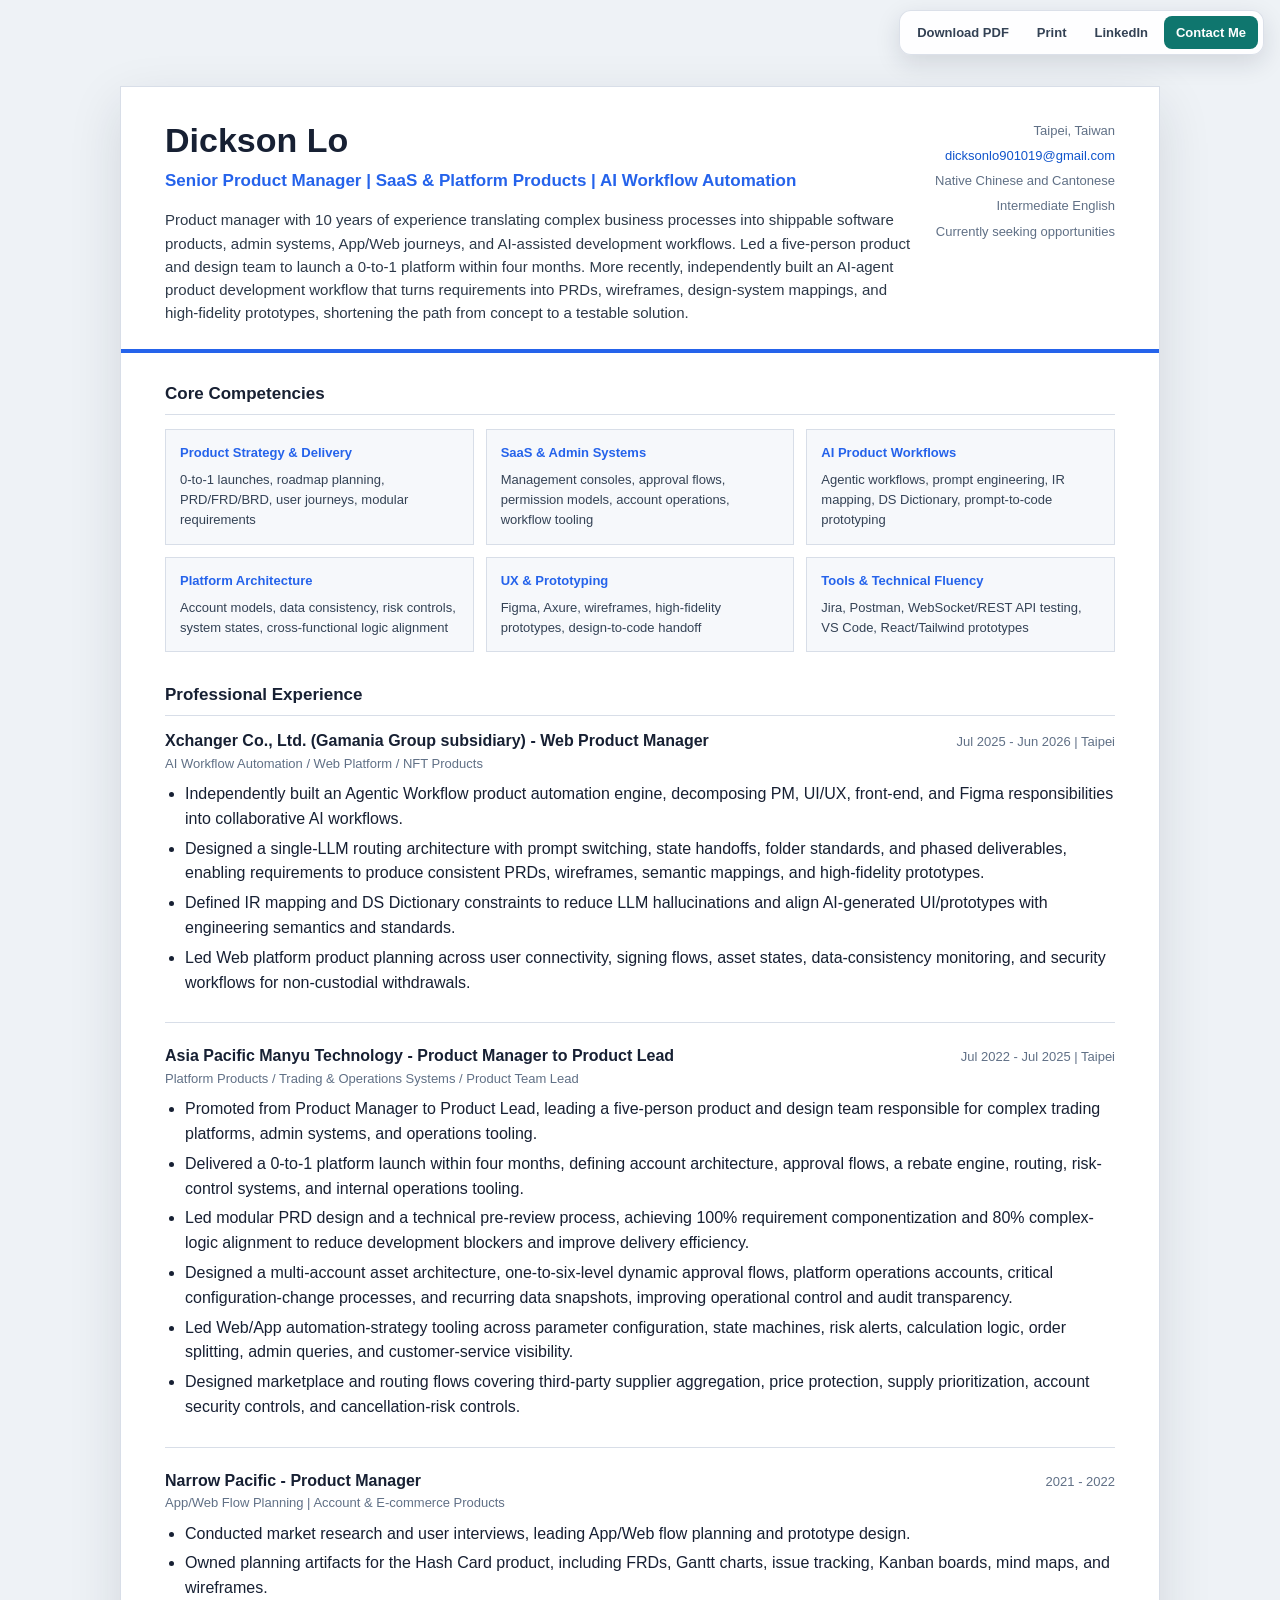
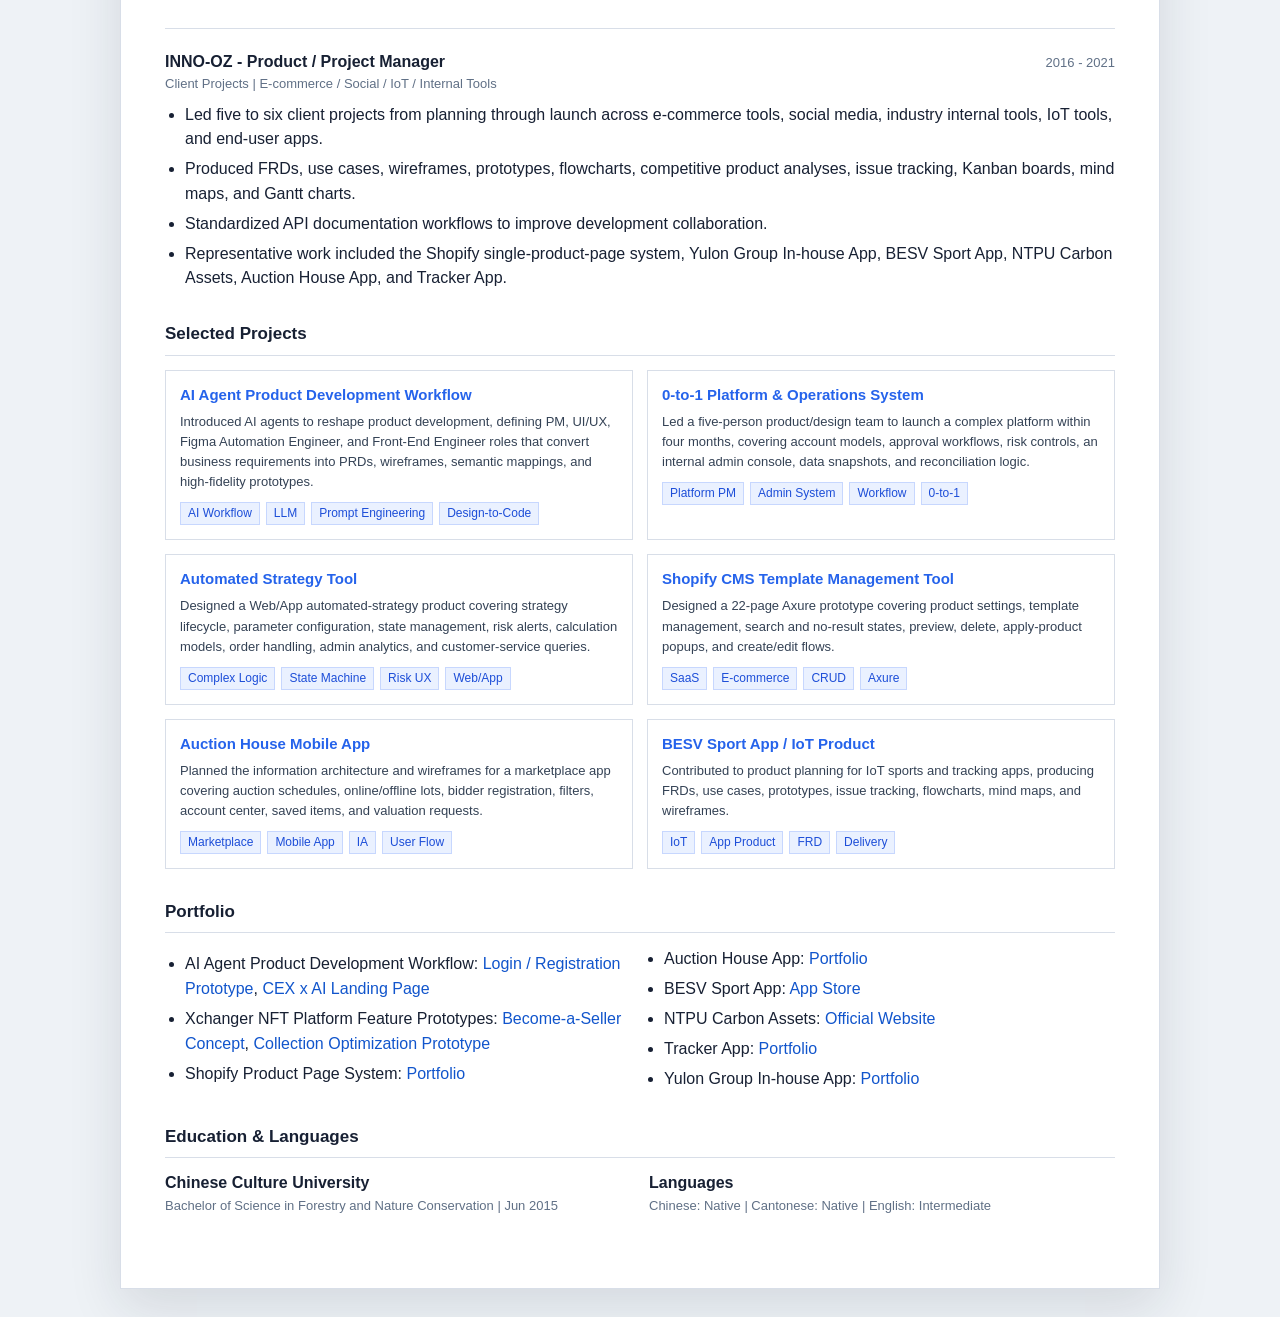
==== commit 4262de04: "feat: publish English software CV v1.1.0" ====
--- a/app/software-cv.html
+++ b/app/software-cv.html
@@ -1,9 +1,9 @@
 <!doctype html>
-<html lang="zh-Hant">
+<html lang="en">
 <head>
   <meta charset="utf-8">
   <meta name="viewport" content="width=device-width, initial-scale=1">
-  <title>盧駿軒 Dickson Lo - 軟體產品履歷</title>
+  <title>Dickson Lo - Software Product Manager CV</title>
   <style>
     :root {
       --ink: #172033;
@@ -240,175 +240,175 @@
   </style>
 </head>
 <body>
-  <nav class="cv-actions" aria-label="履歷操作">
-    <a href="./dickson-lo-software-cv.pdf?v=20260713-4" download="dickson-lo-software-cv.pdf">下載 PDF</a>
-    <button type="button" onclick="window.print()">列印</button>
+  <nav class="cv-actions" aria-label="CV actions">
+    <a href="./dickson-lo-software-cv.pdf?v=1.1.0" download="dickson-lo-software-cv.pdf">Download PDF</a>
+    <button type="button" onclick="window.print()">Print</button>
     <a href="https://www.linkedin.com/in/lo-chun-hin-dickson-094180141/" target="_blank" rel="noopener noreferrer">LinkedIn</a>
-    <a class="cv-actions__primary" href="mailto:dicksonlo901019@gmail.com">聯絡我</a>
+    <a class="cv-actions__primary" href="mailto:dicksonlo901019@gmail.com">Contact Me</a>
   </nav>
   <article class="page">
     <header>
       <div>
-        <h1>盧駿軒 Dickson Lo</h1>
-        <div class="headline">資深產品經理 | SaaS / 平台產品 | AI 工作流自動化</div>
+        <h1>Dickson Lo</h1>
+        <div class="headline">Senior Product Manager | SaaS &amp; Platform Products | AI Workflow Automation</div>
         <p class="summary">
-          具備 10 年產品管理經驗，擅長將複雜業務流程轉化為可交付的軟體產品、管理後台、App/Web 流程與 AI 輔助研發工作流。曾帶領 5 人產品與設計團隊，於 4 個月內完成 0 到 1 平台上線；近期自主建立 AI Agent 產品開發流程，將需求拆解為 PRD、wireframe、design-system mapping 與 high-fidelity prototype，縮短從概念到可驗證原型的週期。
+          Product manager with 10 years of experience translating complex business processes into shippable software products, admin systems, App/Web journeys, and AI-assisted development workflows. Led a five-person product and design team to launch a 0-to-1 platform within four months. More recently, independently built an AI-agent product development workflow that turns requirements into PRDs, wireframes, design-system mappings, and high-fidelity prototypes, shortening the path from concept to a testable solution.
         </p>
       </div>
       <div class="contact">
-        <div>台灣台北</div>
+        <div>Taipei, Taiwan</div>
         <div><a href="mailto:dicksonlo901019@gmail.com">dicksonlo901019@gmail.com</a></div>
-        <div>中文 / 粵語母語</div>
-        <div>英文中級</div>
-        <div>目前待業中</div>
+        <div>Native Chinese and Cantonese</div>
+        <div>Intermediate English</div>
+        <div>Currently seeking opportunities</div>
       </div>
     </header>
 
     <main>
       <section>
-        <h2>核心能力</h2>
+        <h2>Core Competencies</h2>
         <div class="skills">
           <div class="skill-group">
-            <strong>產品策略與交付</strong>
-            <span>0 到 1 上線、roadmap planning、PRD/FRD/BRD、user journey、模組化需求</span>
-          </div>
-          <div class="skill-group">
-            <strong>SaaS / 管理後台</strong>
-            <span>Management console、approval flow、permission model、account operations、workflow tooling</span>
-          </div>
-          <div class="skill-group">
-            <strong>AI 產品工作流</strong>
-            <span>Agentic workflow、prompt engineering、IR mapping、DS Dictionary、prompt-to-code prototype</span>
-          </div>
-          <div class="skill-group">
-            <strong>平台架構</strong>
-            <span>Account model、資料一致性、risk controls、system states、跨職能邏輯對齊</span>
-          </div>
-          <div class="skill-group">
-            <strong>UX / 原型設計</strong>
-            <span>Figma、Axure、wireframe、high-fidelity prototype、design-to-code handoff</span>
-          </div>
-          <div class="skill-group">
-            <strong>工具與技術理解</strong>
-            <span>Jira、Postman、WebSocket/RESTful API testing、VS Code、React/Tailwind prototypes</span>
+            <strong>Product Strategy &amp; Delivery</strong>
+            <span>0-to-1 launches, roadmap planning, PRD/FRD/BRD, user journeys, modular requirements</span>
+          </div>
+          <div class="skill-group">
+            <strong>SaaS &amp; Admin Systems</strong>
+            <span>Management consoles, approval flows, permission models, account operations, workflow tooling</span>
+          </div>
+          <div class="skill-group">
+            <strong>AI Product Workflows</strong>
+            <span>Agentic workflows, prompt engineering, IR mapping, DS Dictionary, prompt-to-code prototyping</span>
+          </div>
+          <div class="skill-group">
+            <strong>Platform Architecture</strong>
+            <span>Account models, data consistency, risk controls, system states, cross-functional logic alignment</span>
+          </div>
+          <div class="skill-group">
+            <strong>UX &amp; Prototyping</strong>
+            <span>Figma, Axure, wireframes, high-fidelity prototypes, design-to-code handoff</span>
+          </div>
+          <div class="skill-group">
+            <strong>Tools &amp; Technical Fluency</strong>
+            <span>Jira, Postman, WebSocket/REST API testing, VS Code, React/Tailwind prototypes</span>
           </div>
         </div>
       </section>
 
       <section>
-        <h2>工作經歷</h2>
+        <h2>Professional Experience</h2>
 
         <div class="role">
           <div class="role-head">
             <div>
-              <h3>奇換橘子股份有限公司（Xchanger Co., Ltd.，橘子集團子公司） - Web 產品經理</h3>
-              <div class="meta">AI 工作流自動化 / Web 平台 / NFT 產品</div>
-            </div>
-            <div class="meta">2025 年 7 月 - 2026 年 6 月 | 台北</div>
+              <h3>Xchanger Co., Ltd. (Gamania Group subsidiary) - Web Product Manager</h3>
+              <div class="meta">AI Workflow Automation / Web Platform / NFT Products</div>
+            </div>
+            <div class="meta">Jul 2025 - Jun 2026 | Taipei</div>
           </div>
           <ul>
-            <li>自主建立 Agentic Workflow 產品自動化引擎，將 PM、UI/UX、Front-End、Figma 相關角色拆解為可協作的 AI workflow。</li>
-            <li>設計以單一 LLM 為核心的 routing 架構，透過 prompt switching、state handoff、folder standard 與 phased deliverables，讓需求能穩定產出 PRD、wireframe、semantic mapping 與 high-fidelity prototype。</li>
-            <li>設計 IR mapping 與 DS Dictionary 約束，降低 LLM hallucination，使 AI 產出的 UI/prototype 更符合工程語義與規範。</li>
-            <li>主導 Web platform 產品規劃，涵蓋使用者連線、簽署流程、資產狀態、資料一致性監控與 non-custodial withdrawal 相關安全流程。</li>
+            <li>Independently built an Agentic Workflow product automation engine, decomposing PM, UI/UX, front-end, and Figma responsibilities into collaborative AI workflows.</li>
+            <li>Designed a single-LLM routing architecture with prompt switching, state handoffs, folder standards, and phased deliverables, enabling requirements to produce consistent PRDs, wireframes, semantic mappings, and high-fidelity prototypes.</li>
+            <li>Defined IR mapping and DS Dictionary constraints to reduce LLM hallucinations and align AI-generated UI/prototypes with engineering semantics and standards.</li>
+            <li>Led Web platform product planning across user connectivity, signing flows, asset states, data-consistency monitoring, and security workflows for non-custodial withdrawals.</li>
           </ul>
         </div>
 
         <div class="role">
           <div class="role-head">
             <div>
-              <h3>亞太滿譽科技有限公司 - 產品經理至產品負責人</h3>
-              <div class="meta">平台產品 / 交易與營運系統 / 產品團隊負責人</div>
-            </div>
-            <div class="meta">2022 年 7 月 - 2025 年 7 月 | 台北</div>
+              <h3>Asia Pacific Manyu Technology - Product Manager to Product Lead</h3>
+              <div class="meta">Platform Products / Trading &amp; Operations Systems / Product Team Lead</div>
+            </div>
+            <div class="meta">Jul 2022 - Jul 2025 | Taipei</div>
           </div>
           <ul>
-            <li>從 Product Manager 晉升為 Product Lead，帶領 5 人產品與設計團隊，負責高複雜度交易平台、管理後台與營運系統建設。</li>
-            <li>於 4 個月內推動 0 到 1 平台上線，定義 account architecture、approval flow、rebate engine、routing、risk-control systems 與 internal operations tooling。</li>
-            <li>主導 PRD 模組化與 technical pre-review 機制，達成 100% requirement componentization 與 80% complex logic alignment，降低開發阻塞並提升交付效率。</li>
-            <li>設計多帳戶資產架構、1-6 層 dynamic approval flow、平台側營運帳戶、關鍵配置異動流程與定期資料快照機制，提升內部作業可控性與稽核透明度。</li>
-            <li>主導 Web/App 自動化策略工具設計，涵蓋參數設定、狀態機、風險提示、計算邏輯、訂單拆分、後台查詢與客服可視化需求。</li>
-            <li>設計 marketplace / routing flows，包含第三方供應商聚合、價格保護、供給優先級、帳戶安全限制與 cancellation-risk controls。</li>
+            <li>Promoted from Product Manager to Product Lead, leading a five-person product and design team responsible for complex trading platforms, admin systems, and operations tooling.</li>
+            <li>Delivered a 0-to-1 platform launch within four months, defining account architecture, approval flows, a rebate engine, routing, risk-control systems, and internal operations tooling.</li>
+            <li>Led modular PRD design and a technical pre-review process, achieving 100% requirement componentization and 80% complex-logic alignment to reduce development blockers and improve delivery efficiency.</li>
+            <li>Designed a multi-account asset architecture, one-to-six-level dynamic approval flows, platform operations accounts, critical configuration-change processes, and recurring data snapshots, improving operational control and audit transparency.</li>
+            <li>Led Web/App automation-strategy tooling across parameter configuration, state machines, risk alerts, calculation logic, order splitting, admin queries, and customer-service visibility.</li>
+            <li>Designed marketplace and routing flows covering third-party supplier aggregation, price protection, supply prioritization, account security controls, and cancellation-risk controls.</li>
           </ul>
         </div>
 
         <div class="role">
           <div class="role-head">
             <div>
-              <h3>Narrow Pacific - 產品經理</h3>
-              <div class="meta">App / Web 流程規劃 | 帳戶與電商產品</div>
+              <h3>Narrow Pacific - Product Manager</h3>
+              <div class="meta">App/Web Flow Planning | Account &amp; E-commerce Products</div>
             </div>
             <div class="meta">2021 - 2022</div>
           </div>
           <ul>
-            <li>執行市場調查與使用者訪談，主導 App/Web flow planning 與 prototype 設計。</li>
-            <li>負責 Hash Card 產品規劃素材，包含 FRD、Gantt chart、issue tracking、kanban、mindmap 與 wireframe。</li>
+            <li>Conducted market research and user interviews, leading App/Web flow planning and prototype design.</li>
+            <li>Owned planning artifacts for the Hash Card product, including FRDs, Gantt charts, issue tracking, Kanban boards, mind maps, and wireframes.</li>
           </ul>
         </div>
 
         <div class="role">
           <div class="role-head">
             <div>
-              <h3>INNO-OZ - 產品 / 專案經理</h3>
-              <div class="meta">客戶專案 | 電商 / 社群 / IoT / 內部工具</div>
+              <h3>INNO-OZ - Product / Project Manager</h3>
+              <div class="meta">Client Projects | E-commerce / Social / IoT / Internal Tools</div>
             </div>
             <div class="meta">2016 - 2021</div>
           </div>
           <ul>
-            <li>主導 5-6 個客戶專案從規劃到上線，橫跨 e-commerce tools、social media、industry internal tools、IoT tools 與 end-user apps。</li>
-            <li>產出 FRD、user case、wireframe、prototype、flow chart、competitive product analysis、issue tracking、kanban 與 gantt chart 等產品與交付素材。</li>
-            <li>改善 API documentation standardization 流程，提升開發協作效率。</li>
-            <li>代表作品包含 Shopify single product page system、Yulon Group In-house App、BESV Sport App、NTPU Carbon Assets、Auction House App、Tracker App。</li>
+            <li>Led five to six client projects from planning through launch across e-commerce tools, social media, industry internal tools, IoT tools, and end-user apps.</li>
+            <li>Produced FRDs, use cases, wireframes, prototypes, flowcharts, competitive product analyses, issue tracking, Kanban boards, mind maps, and Gantt charts.</li>
+            <li>Standardized API documentation workflows to improve development collaboration.</li>
+            <li>Representative work included the Shopify single-product-page system, Yulon Group In-house App, BESV Sport App, NTPU Carbon Assets, Auction House App, and Tracker App.</li>
           </ul>
         </div>
       </section>
 
       <section>
-        <h2>重點專案</h2>
+        <h2>Selected Projects</h2>
         <div class="project-list">
           <div class="project">
-            <h3>AI Agent 產品開發工作流</h3>
-            <p>導入 AI Agent 重塑產品開發流程，建立 PM、UI/UX、Figma Automation Engineer、Front-End Engineer 等角色，將 business requirements 轉為 PRD、wireframe、semantic mapping 與 high-fidelity prototype。</p>
+            <h3>AI Agent Product Development Workflow</h3>
+            <p>Introduced AI agents to reshape product development, defining PM, UI/UX, Figma Automation Engineer, and Front-End Engineer roles that convert business requirements into PRDs, wireframes, semantic mappings, and high-fidelity prototypes.</p>
             <div class="tags">
               <span class="tag">AI Workflow</span><span class="tag">LLM</span><span class="tag">Prompt Engineering</span><span class="tag">Design-to-Code</span>
             </div>
           </div>
 
           <div class="project">
-            <h3>0 到 1 平台與營運系統</h3>
-            <p>帶領 5 人產品/設計團隊於 4 個月內完成高複雜度平台上線，涵蓋 account model、approval workflow、risk controls、internal admin console、data snapshot 與 reconciliation logic。</p>
+            <h3>0-to-1 Platform &amp; Operations System</h3>
+            <p>Led a five-person product/design team to launch a complex platform within four months, covering account models, approval workflows, risk controls, an internal admin console, data snapshots, and reconciliation logic.</p>
             <div class="tags">
               <span class="tag">Platform PM</span><span class="tag">Admin System</span><span class="tag">Workflow</span><span class="tag">0-to-1</span>
             </div>
           </div>
 
           <div class="project">
-            <h3>自動化策略工具</h3>
-            <p>設計 Web/App 自動化策略產品，包含策略生命週期、參數設定、狀態管理、風險提示、計算模型、訂單處理、後台統計與客服查詢需求。</p>
+            <h3>Automated Strategy Tool</h3>
+            <p>Designed a Web/App automated-strategy product covering strategy lifecycle, parameter configuration, state management, risk alerts, calculation models, order handling, admin analytics, and customer-service queries.</p>
             <div class="tags">
               <span class="tag">Complex Logic</span><span class="tag">State Machine</span><span class="tag">Risk UX</span><span class="tag">Web/App</span>
             </div>
           </div>
 
           <div class="project">
-            <h3>Shopify CMS 模板管理工具</h3>
-            <p>設計 22 頁 Axure prototype，涵蓋 product settings、template management、search/no-result states、preview、delete、apply-product popup、新增與編輯流程。</p>
+            <h3>Shopify CMS Template Management Tool</h3>
+            <p>Designed a 22-page Axure prototype covering product settings, template management, search and no-result states, preview, delete, apply-product popups, and create/edit flows.</p>
             <div class="tags">
               <span class="tag">SaaS</span><span class="tag">E-commerce</span><span class="tag">CRUD</span><span class="tag">Axure</span>
             </div>
           </div>
 
           <div class="project">
-            <h3>Auction House 拍賣 App</h3>
-            <p>規劃 marketplace app 的資訊架構與 wireframe，涵蓋 auction schedule、online/offline lots、bidding registration、filters、account center、saved items 與 valuation request。</p>
+            <h3>Auction House Mobile App</h3>
+            <p>Planned the information architecture and wireframes for a marketplace app covering auction schedules, online/offline lots, bidder registration, filters, account center, saved items, and valuation requests.</p>
             <div class="tags">
               <span class="tag">Marketplace</span><span class="tag">Mobile App</span><span class="tag">IA</span><span class="tag">User Flow</span>
             </div>
           </div>
 
           <div class="project">
-            <h3>BESV Sport App / IoT 產品</h3>
-            <p>參與 IoT sports app 與 tracking app 相關產品規劃，產出 FRD、user case、prototype、issue tracking、flow chart、mindmap 與 wireframe。</p>
+            <h3>BESV Sport App / IoT Product</h3>
+            <p>Contributed to product planning for IoT sports and tracking apps, producing FRDs, use cases, prototypes, issue tracking, flowcharts, mind maps, and wireframes.</p>
             <div class="tags">
               <span class="tag">IoT</span><span class="tag">App Product</span><span class="tag">FRD</span><span class="tag">Delivery</span>
             </div>
@@ -417,29 +417,29 @@
       </section>
 
       <section>
-        <h2>作品集</h2>
+        <h2>Portfolio</h2>
         <ul class="compact-list">
-          <li>AI Agent 產品開發工作流：<a href="https://dickson-login-registration.dicksonlo901019.chatgpt.site" target="_blank" rel="noopener noreferrer">登入 / 註冊原型</a>、<a href="https://dickson-cex-ai-landing-page.dicksonlo901019.chatgpt.site" target="_blank" rel="noopener noreferrer">CEX x AI Landing Page</a></li>
-          <li>Xchanger NFT Platform 功能原型：<a href="https://dickson-become-seller-prototype.dicksonlo901019.chatgpt.site" target="_blank" rel="noopener noreferrer">成為賣家構想原型</a>、<a href="https://dickson-collection-optimization.dicksonlo901019.chatgpt.site" target="_blank" rel="noopener noreferrer">收藏集優化原型</a></li>
-          <li>Shopify 商品頁系統：<a href="https://app.notion.com/p/Design-single-product-page-system-for-Shopify-001a0256dc8a46b18fb0d5728ec2153d?pvs=21" target="_blank" rel="noopener noreferrer">作品集</a></li>
-          <li>Auction House App：<a href="https://app.notion.com/p/Auction-House-App-5855c761845c48df9f3c4eb5450dfef1?pvs=21" target="_blank" rel="noopener noreferrer">作品集</a></li>
-          <li>BESV Sport App：<a href="https://apps.apple.com/tw/app/besv-sport-app/id1260486200" target="_blank" rel="noopener noreferrer">App Store</a></li>
-          <li>NTPU Carbon Assets：<a href="https://sites.google.com/gm.ntpu.edu.tw/talag/%E8%B2%A0%E7%A2%B3%E5%95%86%E5%93%81%E5%B0%88%E5%8D%80/my-carbon-asset-%E7%9A%84%E8%A4%87%E6%9C%AC" target="_blank" rel="noopener noreferrer">官方網站</a></li>
-          <li>Tracker App：<a href="https://app.notion.com/p/Tracker-App-22c236c034074c1f844bb92a68661662?pvs=21" target="_blank" rel="noopener noreferrer">作品集</a></li>
-          <li>Yulon Group 內部 App：<a href="https://app.notion.com/p/Yulon-Group-In-house-App-5cb7d564c0684fb48a2d1cf78c7f7ac5?pvs=21" target="_blank" rel="noopener noreferrer">作品集</a></li>
+          <li>AI Agent Product Development Workflow: <a href="https://dickson-login-registration.dicksonlo901019.chatgpt.site" target="_blank" rel="noopener noreferrer">Login / Registration Prototype</a>, <a href="https://dickson-cex-ai-landing-page.dicksonlo901019.chatgpt.site" target="_blank" rel="noopener noreferrer">CEX x AI Landing Page</a></li>
+          <li>Xchanger NFT Platform Feature Prototypes: <a href="https://dickson-become-seller-prototype.dicksonlo901019.chatgpt.site" target="_blank" rel="noopener noreferrer">Become-a-Seller Concept</a>, <a href="https://dickson-collection-optimization.dicksonlo901019.chatgpt.site" target="_blank" rel="noopener noreferrer">Collection Optimization Prototype</a></li>
+          <li>Shopify Product Page System: <a href="https://app.notion.com/p/Design-single-product-page-system-for-Shopify-001a0256dc8a46b18fb0d5728ec2153d?pvs=21" target="_blank" rel="noopener noreferrer">Portfolio</a></li>
+          <li>Auction House App: <a href="https://app.notion.com/p/Auction-House-App-5855c761845c48df9f3c4eb5450dfef1?pvs=21" target="_blank" rel="noopener noreferrer">Portfolio</a></li>
+          <li>BESV Sport App: <a href="https://apps.apple.com/tw/app/besv-sport-app/id1260486200" target="_blank" rel="noopener noreferrer">App Store</a></li>
+          <li>NTPU Carbon Assets: <a href="https://sites.google.com/gm.ntpu.edu.tw/talag/%E8%B2%A0%E7%A2%B3%E5%95%86%E5%93%81%E5%B0%88%E5%8D%80/my-carbon-asset-%E7%9A%84%E8%A4%87%E6%9C%AC" target="_blank" rel="noopener noreferrer">Official Website</a></li>
+          <li>Tracker App: <a href="https://app.notion.com/p/Tracker-App-22c236c034074c1f844bb92a68661662?pvs=21" target="_blank" rel="noopener noreferrer">Portfolio</a></li>
+          <li>Yulon Group In-house App: <a href="https://app.notion.com/p/Yulon-Group-In-house-App-5cb7d564c0684fb48a2d1cf78c7f7ac5?pvs=21" target="_blank" rel="noopener noreferrer">Portfolio</a></li>
         </ul>
       </section>
 
       <section>
-        <h2>教育與語言</h2>
+        <h2>Education &amp; Languages</h2>
         <div class="grid">
           <div>
-            <h3>中國文化大學</h3>
-            <div class="meta">森林暨自然保育學系 學士 | 2015 年 6 月</div>
+            <h3>Chinese Culture University</h3>
+            <div class="meta">Bachelor of Science in Forestry and Nature Conservation | Jun 2015</div>
           </div>
           <div>
-            <h3>語言能力</h3>
-            <div class="meta">中文: 母語 | 粵語: 母語 | 英文: 中級</div>
+            <h3>Languages</h3>
+            <div class="meta">Chinese: Native | Cantonese: Native | English: Intermediate</div>
           </div>
         </div>
       </section>
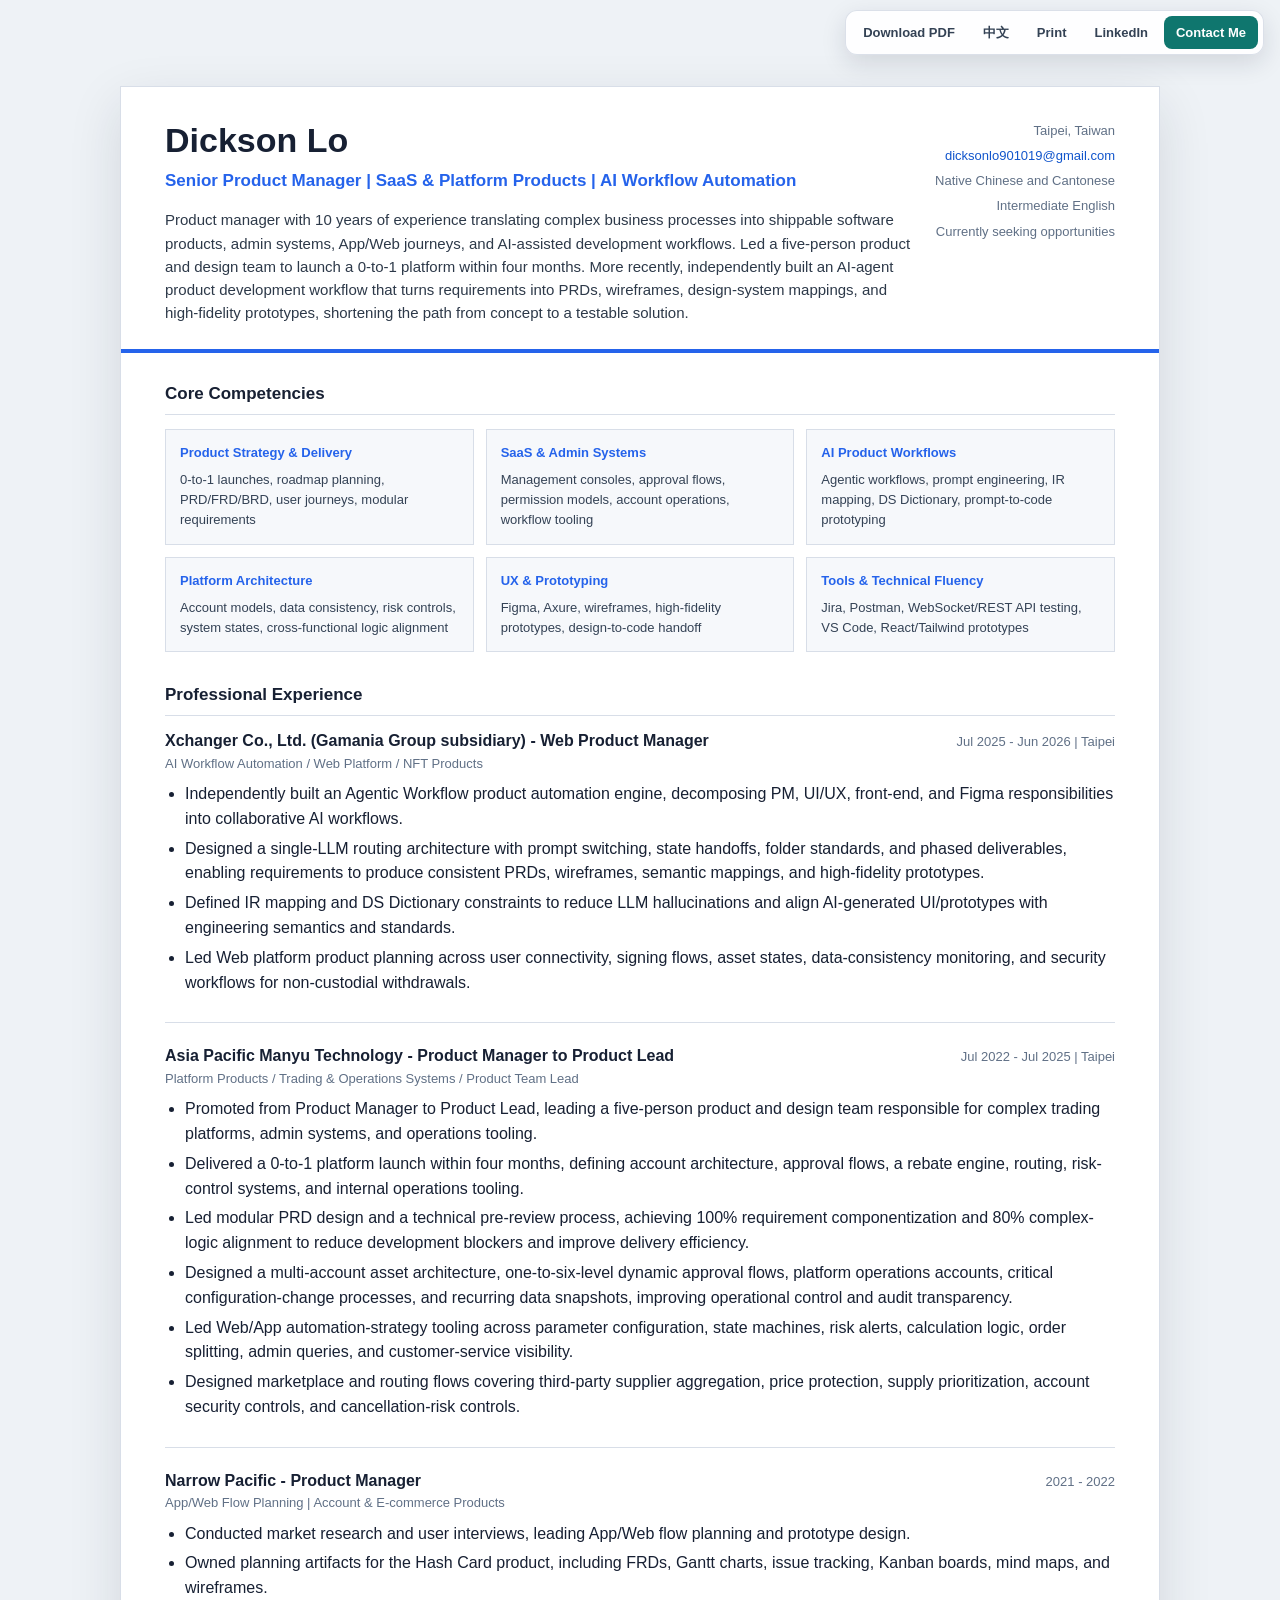
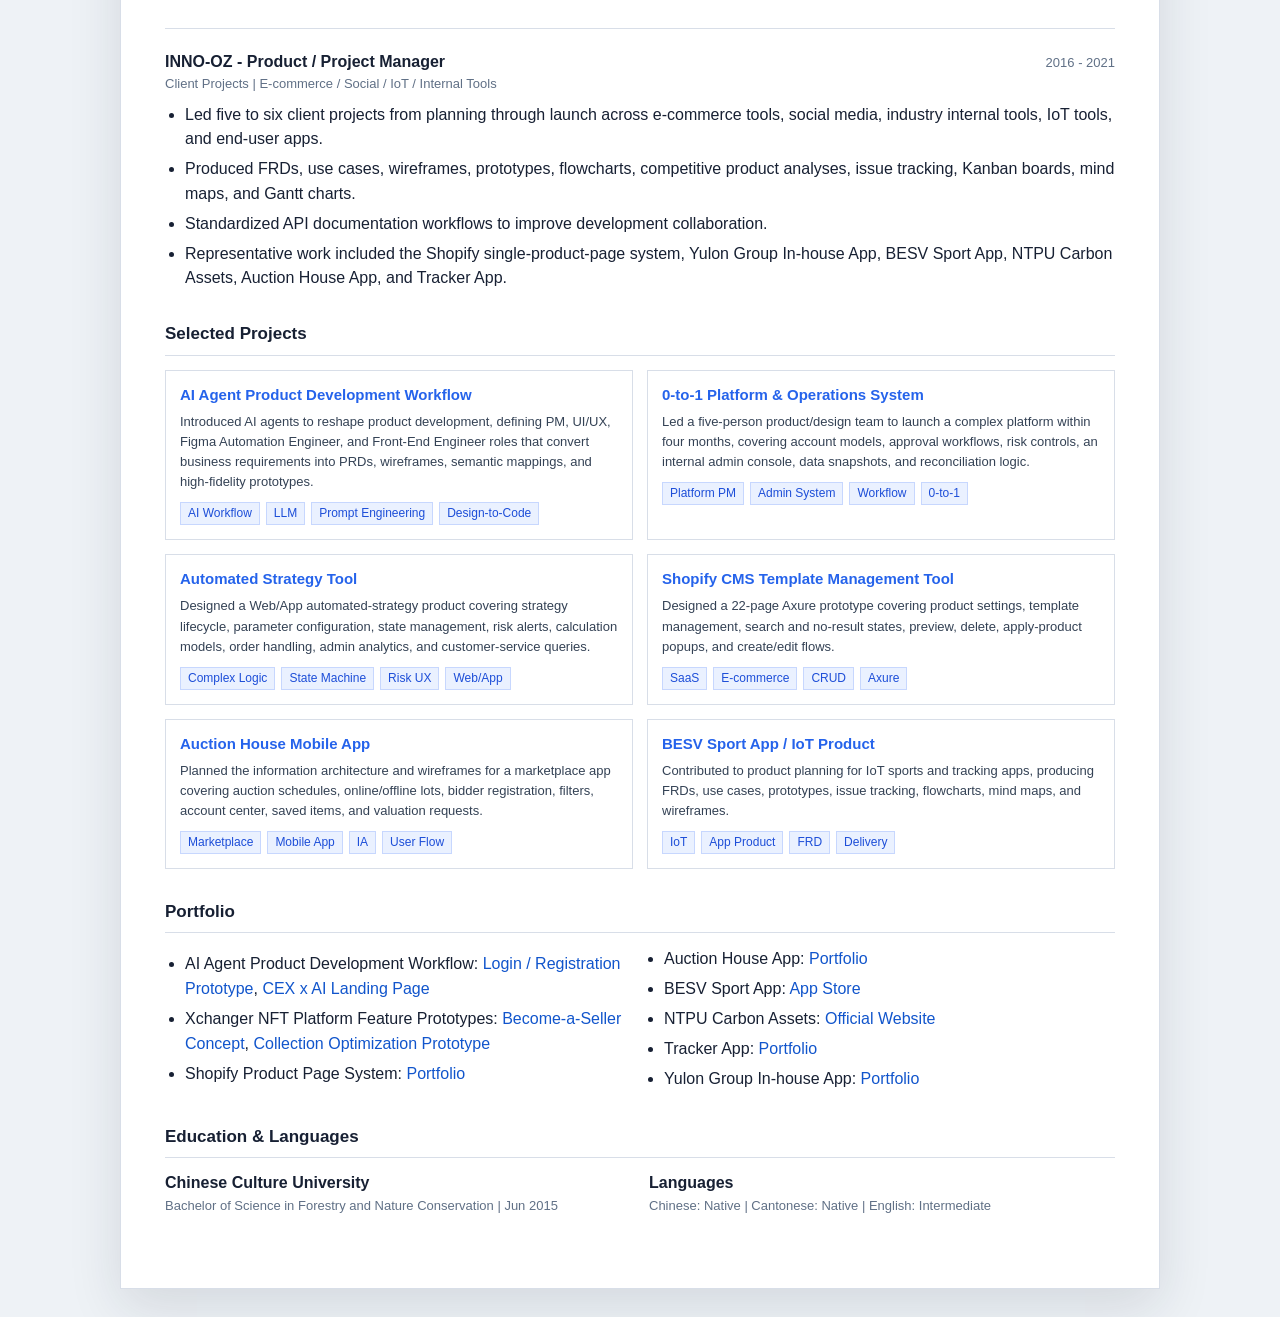
==== commit e3e286b6: "feat: add Traditional Chinese software CV route" ====
--- a/app/software-cv.html
+++ b/app/software-cv.html
@@ -242,6 +242,7 @@
 <body>
   <nav class="cv-actions" aria-label="CV actions">
     <a href="./dickson-lo-software-cv.pdf?v=1.1.0" download="dickson-lo-software-cv.pdf">Download PDF</a>
+    <a href="./zh/" lang="zh-Hant" hreflang="zh-Hant">中文</a>
     <button type="button" onclick="window.print()">Print</button>
     <a href="https://www.linkedin.com/in/lo-chun-hin-dickson-094180141/" target="_blank" rel="noopener noreferrer">LinkedIn</a>
     <a class="cv-actions__primary" href="mailto:dicksonlo901019@gmail.com">Contact Me</a>
